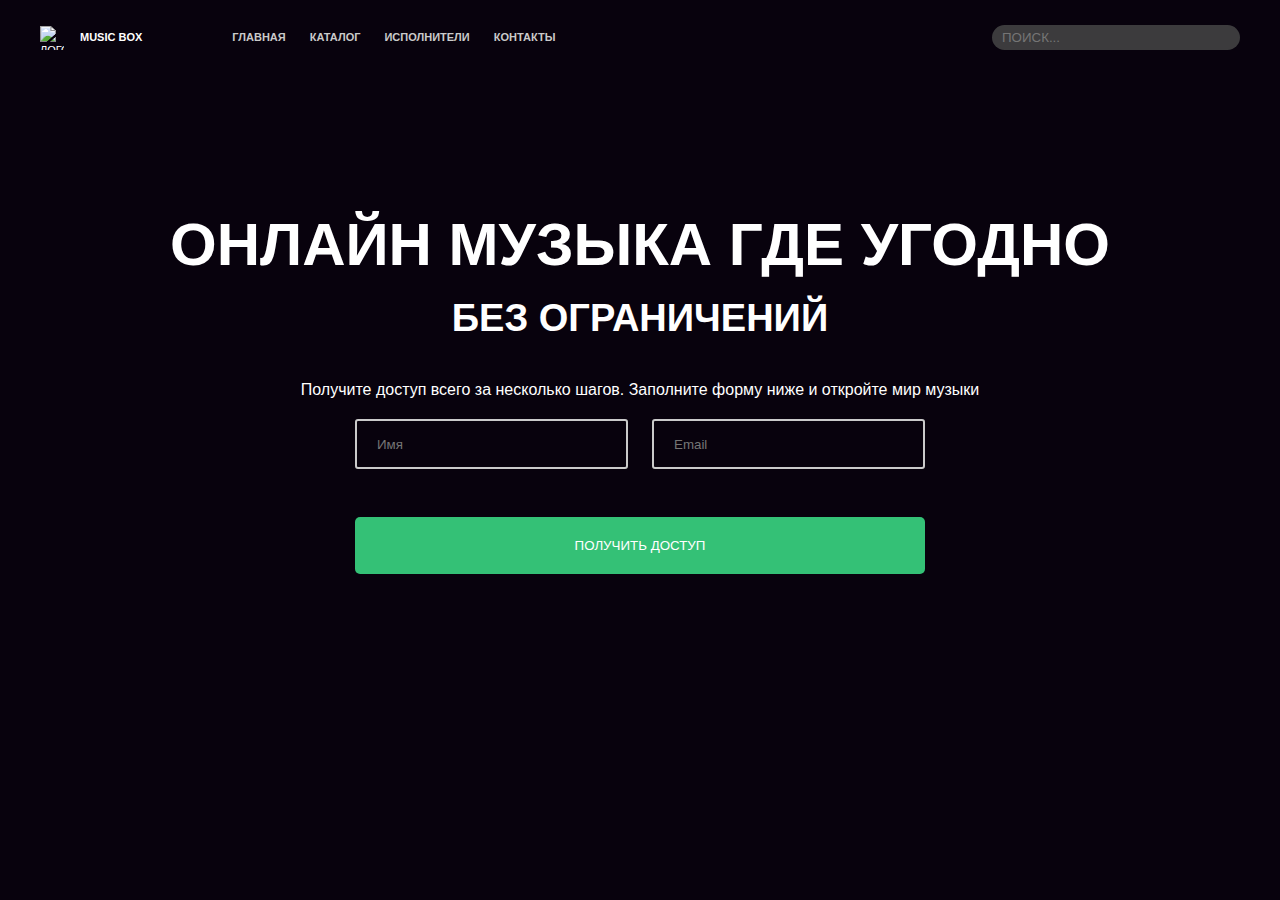
==== src/index.html @ bf76c838 "correct main-section" ====
<!DOCTYPE html>
<html lang="en">
<head>
  <meta charset="UTF-8">
  <meta http-equiv="X-UA-Compatible" content="IE=edge">
  <meta name="viewport" content="width=device-width, initial-scale=1.0">
  <title>layout-designer-project-lvl2</title>
  <link rel="stylesheet" href="css/style.css">
</head>
<body>
  <header class="music-header">
    <div class="header-row">
      <div class="heading">
        <img class="logo" src="./images/logo.svg" alt="Логотип">
        <a class="heading-link" href="#">Music Box</a>
      </div>
      <nav class="nav">
        <ul class="list">
          <li class="list-item">
            <a class="nav-link" href="#">Главная</a>
          </li>
          <li class="list-item">
            <a class="nav-link" href="#">Каталог</a>
          </li>
          <li class="list-item">
            <a class="nav-link" href="#">Исполнители</a>
          </li>
          <li class="list-item">
            <a class="nav-link" href="#">Контакты</a>
          </li>
        </ul>
      </nav>
      <div class="self-right">
        <label class="sr-only" for="search">Поиск по сайту</label>
        <input class="search" id="search" type="text" placeholder="Поиск...">
      </div>
    </div>
  </header>
  <main>
    <section class="main-section" id="page-description">
      <div class="container">
        <h1 class="t-uppercase">Онлайн музыка где угодно</h1>
        <h2 class="t-uppercase">без ограничений</h2>
        <p>Получите доступ всего за несколько шагов. Заполните форму ниже и откройте мир музыки</p>
        <form class="form-subscription">
          <label class="sr-only" for="name">Введите имя</label>
          <input class="form-input" id="name" type="text" placeholder="Имя">
          <label class="sr-only" for="email">Введите почту</label>
          <input class="form-input" id="email" type="email" placeholder="Email">
          <br>
          <label class="sr-only" for="submit">Получить доступ к музыке</label>
          <input class="btn-access t-uppercase" id="submit" type="submit" value="Получить доступ">
        </form>
      </div>
    </section>
  </main>
</body>
</html>
---- src/css/style.css ----
:root {
  --black: #08020D;
  --dark: #3C3B3D;
  --grey: #E0E0E0;
  --dark-grey: #CACACA;
  --green: #34C176;
  --orange: #F89202;
  --purple: #5328A1;
  --red: #95390C;
}

@font-face {
  font-weight: 700;
  font-family: Roboto;
  src: url("../fonts/Roboto-Bold.ttf");
}
@font-face {
  font-weight: 500;
  font-family: Roboto;
  src: url("../fonts/Roboto-Medium.ttf");
}
@font-face {
  font-weight: 400;
  font-family: Roboto;
  src: url("../fonts/Roboto-Regular.ttf");
}
* {
  box-sizing: border-box;
}

body {
  margin: 0;
  color: #ffffff;
  font-family: Roboto, sans-serif;
  line-height: 1.5em;
  background-color: var(--black);
}

.music-header {
  position: absolute;
  top: 25px;
  width: 100%;
  font-size: 11px;
  line-height: 1.5em;
  text-transform: uppercase;
}

.header-row {
  display: grid;
  grid-template-rows: repeat(1, 1fr);
  grid-template-columns: repeat(1, min-content) repeat(1, 1fr) repeat(1, 1fr);
  align-items: center;
  margin: 0 auto;
  max-width: 1200px;
}

.heading {
  display: flex;
  align-items: center;
  margin-right: 90px;
}

.heading-link {
  font-weight: bold;
  color: #ffffff;
  white-space: nowrap;
  text-decoration: none;
}

.logo {
  margin-right: 16px;
  width: 24px;
  height: 24px;
  background-size: cover;
  background-image: url("../images/logo.svg");
  content: "";
}

.list {
  display: flex;
  justify-self: left;
  flex-wrap: wrap;
  column-gap: 24px;
}

.list {
  margin: 0;
  padding: 0;
  font-weight: bold;
  list-style: none;
}

.list-item {
  height: 17px;
}

.nav {
  height: min-content;
}

.nav-link {
  color: var(--dark-grey);
  text-decoration: none;
}

.nav-link:hover {
  color: #ffffff;
  cursor: pointer;
}

.search {
  width: 248px;
  height: 25px;
  padding: 0 0 0 10px;
  color: #757575;
  text-transform: uppercase;
  background-color: var(--dark);
  border-radius: 50px;
  border: none;
}

.self-right {
  justify-self: right;
}

.main-section {
  padding: 200px 0 200px 0;
  width: 100%;
  background-image: url("../images/banner.png");
  background-position: center;
  background-size: cover;
}

h1 {
  font-size: 60px;
  line-height: 1.5em;
}

h2 {
  font-size: 38px;
  line-height: 1.5em;
}

h1, h2 {
  margin: 0;
}

.container {
  margin: 0 auto;
  max-width: 1200px;
  text-align: center;
}

.container > p {
  margin-top: 31px;
  margin-bottom: 17px;
}

.form-input {
  min-width: 273px;
  min-height: 50px;
  margin-bottom: 1.5rem;
  padding: 0 0 0 20px;
  color: #ffffff;
  border: 2px solid var(--dark-grey);
  border-radius: 3px;
  background: none;
}

.form-subscription {
  display: flex;
  column-gap: 24px;
  flex-wrap: wrap;
  margin: 0 auto;
  width: 570px;
}

.btn-access {
  padding: 20px 30px;
  width: 570px;
  height: 57px;
  color: #ffffff;
  cursor: pointer;
  border: none;
  border-radius: 5px;
  background-color: var(--green);
}

.sr-only {
  position: absolute;
  width: 1px;
  height: 1px;
  margin: -1px;
  border: 0;
  padding: 0;
  white-space: nowrap;
  clip-path: inset(100%);
  clip: rect(0 0 0 0);
  overflow: hidden;
}

.t-uppercase {
  text-transform: uppercase;
}

@media (min-width: 1240px) {
  .music-header {
    min-width: 1200px;
  }

  .main-section {
    min-width: 1200px;
  }
}
@media (max-width: 811px) {
  .music-header {
    padding: 0 20px;
  }

  .header-row {
    display: block;
    height: auto;
  }

  .header-row > * {
    width: min-content;
  }

  .header-row > div {
    width: 100%;
  }

  .nav {
    margin-bottom: 18px;
  }

  .list {
    display: block;
    width: min-content;
    height: min-content;
  }

  .list-item {
    display: block;
    margin-bottom: 3px;
    height: 13px;
    line-height: 13px;
  }

  .heading {
    margin-right: 0;
    margin-bottom: 17px;
  }

  .search {
    width: 100%;
  }

  .main-section {
    display: block;
    padding: 250px 20px 200px 20px;
    width: 100%;
  }

  .container {
    width: 100%;
  }

  .form-subscription {
    column-gap: 0;
    margin: 0;
    width: 100%;
  }

  .container > * {
    width: 100%;
  }

  .form-input {
    width: 100%;
  }

  .btn-access {
    width: 100%;
  }

  .mr-24 {
    margin-right: 0;
  }

  h1 {
    font-size: 30px;
  }

  h2 {
    font-size: 18px;
  }

  .main-section > div > p {
    margin: 16px 0;
  }
}

/*# sourceMappingURL=style.css.map */
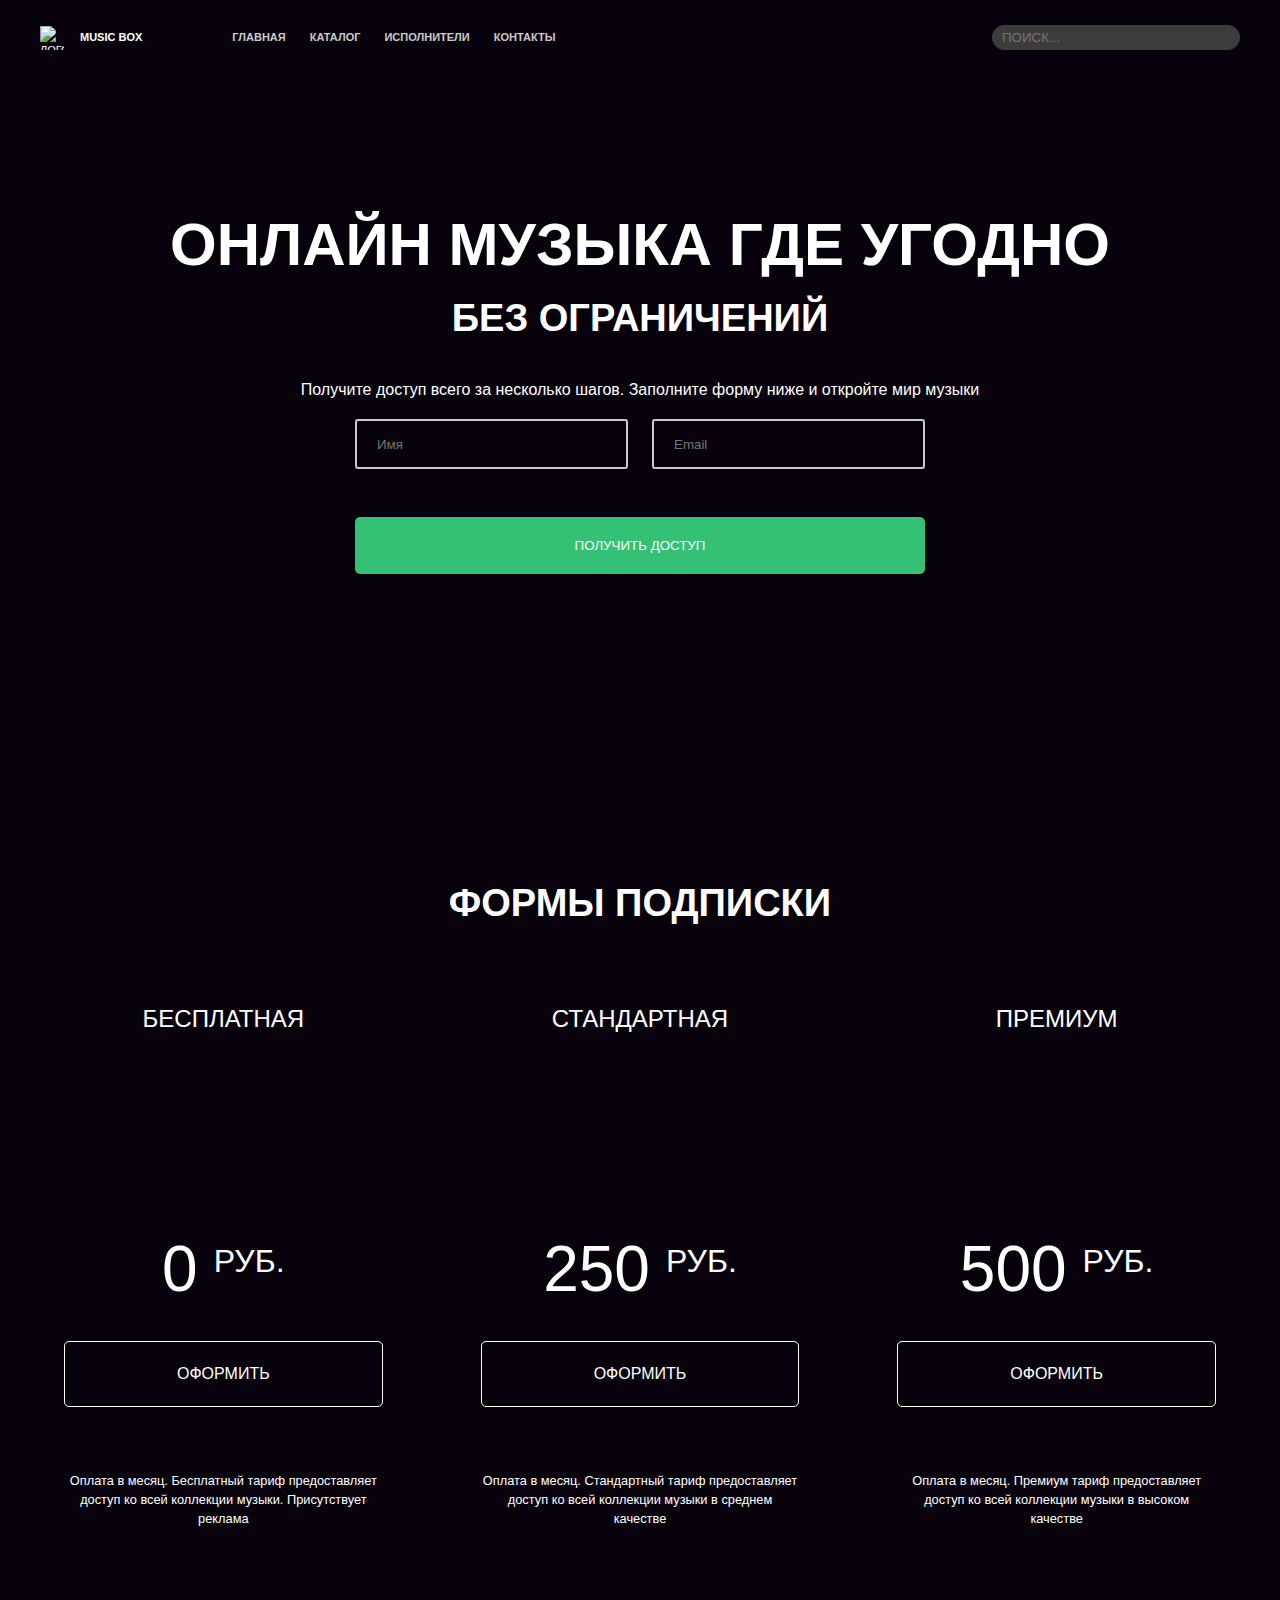
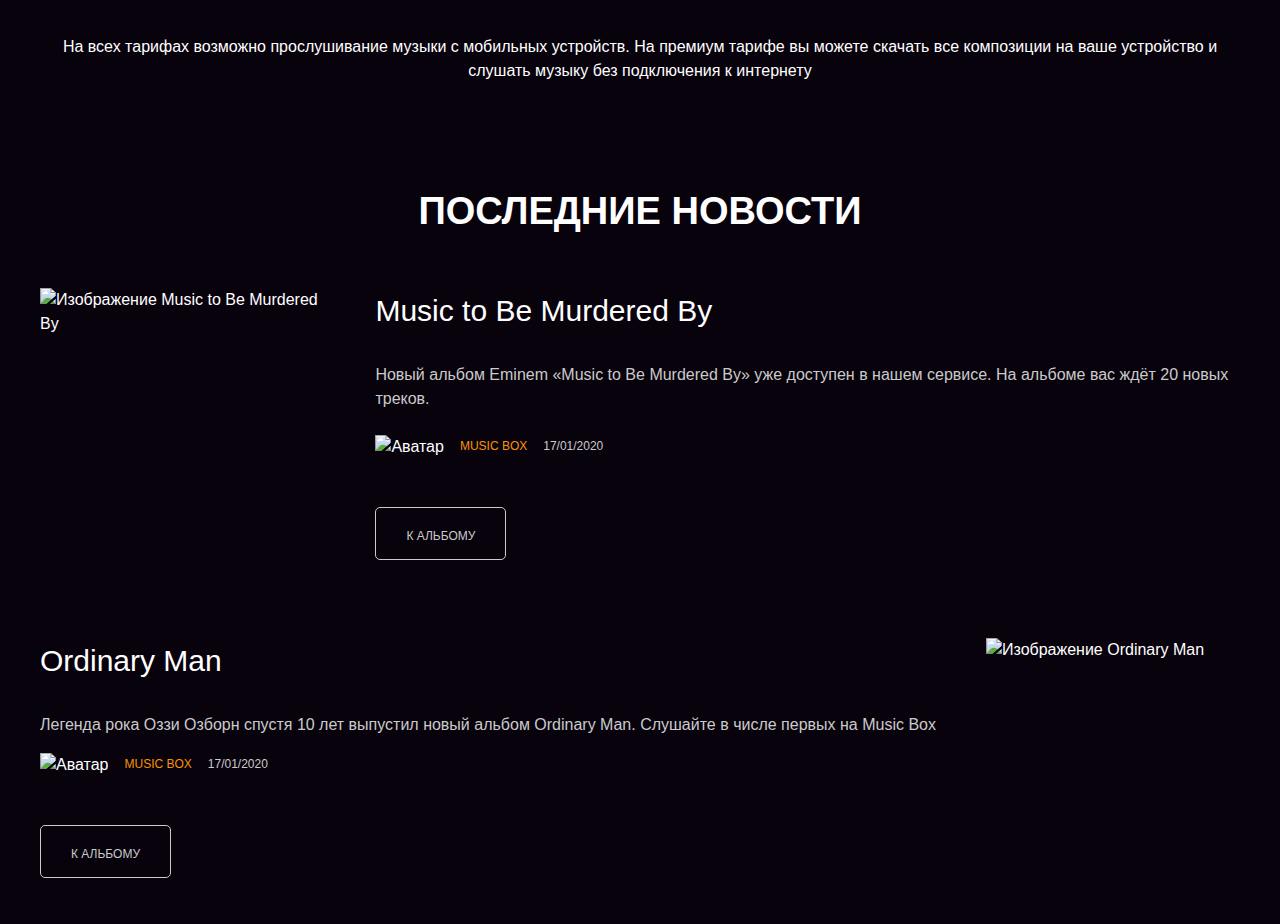
==== commit 14e77541: "correct index.html and news-section.scss and adaptive.scss" ====
--- a/src/index.html
+++ b/src/index.html
@@ -49,8 +49,90 @@
           <input class="form-input" id="email" type="email" placeholder="Email">
           <br>
           <label class="sr-only" for="submit">Получить доступ к музыке</label>
-          <input class="btn-access t-uppercase" id="submit" type="submit" value="Получить доступ">
+          <input class="btn btn-access t-uppercase" id="submit" type="submit" value="Получить доступ">
         </form>
+      </div>
+    </section>
+    <section class="pricing-section" id="page-pricing">
+      <div class="container">
+        <h2 class="t-uppercase">Формы подписки</h3>
+        <div class="items">
+          <div class="pricing-item bg-subscribe-1">
+            <h3 class="t-uppercase">Бесплатная</h3>
+            <p class="pricing-value">0 <span class="currency t-uppercase">Руб.</span></p>
+            <a class="btn btn-pricing t-uppercase" href="#">Оформить</a>
+            <p class="pricing-footer">
+              Оплата в месяц. Бесплатный тариф предоставляет
+              доступ ко всей коллекции музыки. Присутствует
+              реклама
+            </p>
+          </div>
+          <div class="pricing-item bg-subscribe-2">
+            <h3 class="t-uppercase">Стандартная</h3>
+            <p class="pricing-value">250 <span class="currency t-uppercase">Руб.</span></p>
+            <a class="btn btn-pricing t-uppercase" href="#">Оформить</a>
+            <p class="pricing-footer">
+              Оплата в месяц. Стандартный тариф предоставляет
+              доступ ко всей коллекции музыки в среднем
+              качестве
+            </p>
+          </div>
+          <div class="pricing-item bg-subscribe-3">
+            <h3 class="t-uppercase">Премиум</h3>
+            <p class="pricing-value">500 <span class="currency t-uppercase">Руб.</span></p>
+            <a class="btn btn-pricing t-uppercase" href="#">Оформить</a>
+            <p class="pricing-footer">
+              Оплата в месяц. Премиум тариф предоставляет
+              доступ ко всей коллекции музыки в высоком
+              качестве
+            </p>
+          </div>                              
+        </div>
+        <p>На всех тарифах возможно прослушивание музыки с мобильных устройств. На премиум тарифе вы можете скачать все композиции на ваше устройство и
+          слушать музыку без подключения к интернету</p>
+      </div>
+    </section>
+    <section class="news-section" id="page-news">
+      <div class="container">
+        <h2 class="t-uppercase">Последние новости</h2>
+        <div class="news">
+          <div class="news-item">
+            <img src="./images/Music to Be Murdered By.png" alt="Изображение Music to Be Murdered By">
+            <div>
+              <div class="news-body">
+                <h3>Music to Be Murdered By</h3>
+                <p>Новый альбом Eminem «Music to Be Murdered By» уже доступен в нашем
+                  сервисе. На альбоме вас ждёт 20 новых треков.</p>
+              </div>
+              <div class="news-footer">
+                <div class="news-author">
+                  <img src="./images/avatar.png" alt="Аватар">
+                  <span class="author t-uppercase">Music box</span>
+                  <span class="date">17/01/2020</span>
+                </div>
+                <a class="btn t-uppercase" href="#">К альбому</a>
+              </div>
+            </div>
+          </div>
+          <div class="news-item">
+            <img src="./images/Ordinary Man.png" alt="Изображение Ordinary Man">
+            <div>
+              <div class="news-body">
+                <h3>Ordinary Man</h3>
+                <p>Легенда рока Оззи Озборн спустя 10 лет выпустил новый альбом Ordinary
+                  Man. Слушайте в числе первых на Music Box</p>
+              </div>
+              <div class="news-footer">
+                <div class="news-author">
+                  <img src="./images/avatar.png" alt="Аватар">
+                  <span class="author t-uppercase">Music box</span>
+                  <span class="date">17/01/2020</span>
+                </div>
+                <a class="btn t-uppercase" href="#">К альбому</a>
+              </div>
+            </div>
+          </div>
+        </div>
       </div>
     </section>
   </main>
--- a/src/css/style.css
+++ b/src/css/style.css
@@ -24,8 +24,37 @@
   font-family: Roboto;
   src: url("../fonts/Roboto-Regular.ttf");
 }
+h1 {
+  font-size: 60px;
+  line-height: 1.5em;
+}
+
+h2 {
+  font-size: 38px;
+  line-height: 1.5em;
+}
+
+h3 {
+  font-size: 24px;
+  line-height: 1.5em;
+}
+
+h4 {
+  font-size: 18px;
+  line-height: 1.5em;
+}
+
+* {
+  margin: 0;
+}
+
 * {
   box-sizing: border-box;
+}
+
+a {
+  color: #ffffff;
+  text-decoration: none;
 }
 
 body {
@@ -62,9 +91,7 @@
 
 .heading-link {
   font-weight: bold;
-  color: #ffffff;
   white-space: nowrap;
-  text-decoration: none;
 }
 
 .logo {
@@ -100,7 +127,6 @@
 
 .nav-link {
   color: var(--dark-grey);
-  text-decoration: none;
 }
 
 .nav-link:hover {
@@ -131,27 +157,13 @@
   background-size: cover;
 }
 
-h1 {
-  font-size: 60px;
-  line-height: 1.5em;
-}
-
-h2 {
-  font-size: 38px;
-  line-height: 1.5em;
-}
-
-h1, h2 {
-  margin: 0;
-}
-
 .container {
   margin: 0 auto;
   max-width: 1200px;
   text-align: center;
 }
 
-.container > p {
+.main-section > .container > p {
   margin-top: 31px;
   margin-bottom: 17px;
 }
@@ -175,14 +187,19 @@
   width: 570px;
 }
 
+.btn {
+  display: block;
+  padding: 20px 30px;
+  cursor: pointer;
+  border-radius: 5px;
+}
+
 .btn-access {
-  padding: 20px 30px;
   width: 570px;
   height: 57px;
   color: #ffffff;
   cursor: pointer;
   border: none;
-  border-radius: 5px;
   background-color: var(--green);
 }
 
@@ -203,6 +220,260 @@
   text-transform: uppercase;
 }
 
+@font-face {
+  font-weight: 700;
+  font-family: Roboto;
+  src: url("../fonts/Roboto-Bold.ttf");
+}
+@font-face {
+  font-weight: 500;
+  font-family: Roboto;
+  src: url("../fonts/Roboto-Medium.ttf");
+}
+@font-face {
+  font-weight: 400;
+  font-family: Roboto;
+  src: url("../fonts/Roboto-Regular.ttf");
+}
+h1 {
+  font-size: 60px;
+  line-height: 1.5em;
+}
+
+h2 {
+  font-size: 38px;
+  line-height: 1.5em;
+}
+
+h3 {
+  font-size: 24px;
+  line-height: 1.5em;
+}
+
+h4 {
+  font-size: 18px;
+  line-height: 1.5em;
+}
+
+* {
+  margin: 0;
+}
+
+p {
+  margin: 0;
+}
+
+.pricing-section {
+  margin: 0 auto;
+  padding-top: 101px;
+  max-width: 1240px;
+}
+
+.pricing-section > .container > h2 {
+  margin-bottom: 45px;
+}
+
+.items {
+  display: flex;
+  column-gap: 50px;
+  margin-bottom: 43px;
+}
+
+.pricing-item {
+  padding: 24px 1.5rem 0 1.5rem;
+  height: 615px;
+  width: 366.6666666667px;
+  border-radius: 1rem;
+}
+
+.pricing-item > h3 {
+  margin-bottom: 200px;
+  font-weight: 400;
+}
+
+.pricing-value {
+  display: flex;
+  justify-content: center;
+  align-items: flex-start;
+  margin-bottom: 40px;
+  width: 100%;
+  font-size: 64px;
+  line-height: 1em;
+}
+
+.currency {
+  margin-left: 16px;
+  font-size: 32px;
+  line-height: 1.5em;
+}
+
+.btn-pricing {
+  width: 100%;
+  border: 1px solid #ffffff;
+}
+
+.pricing-footer {
+  margin: 64px 0 64px 0;
+  font-size: 12.8px;
+  line-height: 150%;
+}
+
+.bg-subscribe-1 {
+  background-image: url("../images/subscribe_1.png");
+  background-position: center;
+  background-size: cover;
+}
+
+.bg-subscribe-2 {
+  background-image: url("../images/subscribe_2.png");
+  background-position: center;
+  background-size: cover;
+}
+
+.bg-subscribe-3 {
+  background-image: url("../images/subscribe_3.png");
+  background-position: center;
+  background-size: cover;
+}
+
+@font-face {
+  font-weight: 700;
+  font-family: Roboto;
+  src: url("../fonts/Roboto-Bold.ttf");
+}
+@font-face {
+  font-weight: 500;
+  font-family: Roboto;
+  src: url("../fonts/Roboto-Medium.ttf");
+}
+@font-face {
+  font-weight: 400;
+  font-family: Roboto;
+  src: url("../fonts/Roboto-Regular.ttf");
+}
+h1 {
+  font-size: 60px;
+  line-height: 1.5em;
+}
+
+h2 {
+  font-size: 38px;
+  line-height: 1.5em;
+}
+
+h3 {
+  font-size: 24px;
+  line-height: 1.5em;
+}
+
+h4 {
+  font-size: 18px;
+  line-height: 1.5em;
+}
+
+* {
+  margin: 0;
+}
+
+:root {
+  --black: #08020D;
+  --dark: #3C3B3D;
+  --grey: #E0E0E0;
+  --dark-grey: #CACACA;
+  --green: #34C176;
+  --orange: #F89202;
+  --purple: #5328A1;
+  --red: #95390C;
+}
+
+p {
+  margin: 0;
+}
+
+.news-section h2 {
+  margin-bottom: 48px;
+}
+
+.news-section h3 {
+  font-size: 30px;
+  line-height: 1.5em;
+  font-weight: normal;
+}
+
+.news-body > h3 {
+  margin-bottom: 30px;
+}
+
+.news {
+  display: flex;
+  flex-direction: column;
+  row-gap: 64px;
+}
+
+.news-section {
+  margin: 0 auto;
+  padding-top: 100px;
+  max-width: 1240px;
+}
+
+.news-item {
+  display: flex;
+  column-gap: 50px;
+  height: min-content;
+  text-align: start;
+}
+
+.news-item > img {
+  height: 286px;
+  width: 575;
+}
+
+.news-item:nth-child(2n) > img {
+  order: 1;
+}
+
+.news-body > p {
+  color: var(--dark-grey);
+}
+
+.news-body {
+  margin-bottom: 24px;
+}
+
+.news-item:nth-child(2n) > div > .news-body {
+  margin-bottom: 16px;
+}
+
+.news-author {
+  display: flex;
+  align-items: center;
+  column-gap: 16px;
+  margin-bottom: 48px;
+}
+
+.news-author > span {
+  font-size: 12px;
+  line-height: 1.6em;
+}
+
+.author {
+  color: var(--orange);
+}
+
+.date {
+  color: var(--dark-grey);
+}
+
+.news-footer > .btn {
+  width: min-content;
+  height: 53px;
+  padding: 16px 30px;
+  white-space: nowrap;
+  font-size: 12px;
+  color: var(--dark-grey);
+  border: 1px solid #CACACA;
+}
+
 @media (min-width: 1240px) {
   .music-header {
     min-width: 1200px;
@@ -210,6 +481,14 @@
 
   .main-section {
     min-width: 1200px;
+  }
+
+  .pricing-section > .container {
+    max-width: 1200px;
+  }
+
+  .news-section > .container {
+    max-width: 1200px;
   }
 }
 @media (max-width: 811px) {
@@ -258,12 +537,18 @@
 
   .main-section {
     display: block;
-    padding: 250px 20px 200px 20px;
-    width: 100%;
-  }
-
-  .container {
-    width: 100%;
+    padding: 200px 20px 200px 20px;
+    width: 100%;
+  }
+
+  .main-section > .container {
+    margin-top: 50px;
+    width: 100%;
+  }
+
+  .main-section > .container > p {
+    margin-top: 16px;
+    margin-bottom: 16px;
   }
 
   .form-subscription {
@@ -296,9 +581,70 @@
     font-size: 18px;
   }
 
+  h3 {
+    font-size: 16px;
+    line-height: 1.5em;
+  }
+
+  h4 {
+    font-size: 18px;
+    line-height: 1.4em;
+  }
+
   .main-section > div > p {
     margin: 16px 0;
   }
+
+  .pricing-section > .container {
+    margin: 0 20px;
+  }
+
+  .pricing-section > .container > h2 {
+    margin-bottom: 46px;
+  }
+
+  .items {
+    flex-direction: column;
+    row-gap: 50px;
+    margin-bottom: 40px;
+  }
+
+  .pricing-item {
+    padding-top: 16px;
+    height: 595px;
+    width: 100%;
+  }
+
+  .news-section h2 {
+    font-size: 18px;
+  }
+
+  .news-body > h3 {
+    margin-bottom: 16px;
+    font-size: 16px;
+  }
+
+  .news {
+    row-gap: 65px;
+  }
+
+  .news-section > .container {
+    margin: 0 20px;
+  }
+
+  .news-item {
+    flex-wrap: wrap;
+  }
+
+  .news-item > img {
+    margin-bottom: 50px;
+    width: 100%;
+    height: auto;
+  }
+
+  .news-item:nth-child(2n) > img {
+    order: 0;
+  }
 }
 
 /*# sourceMappingURL=style.css.map */
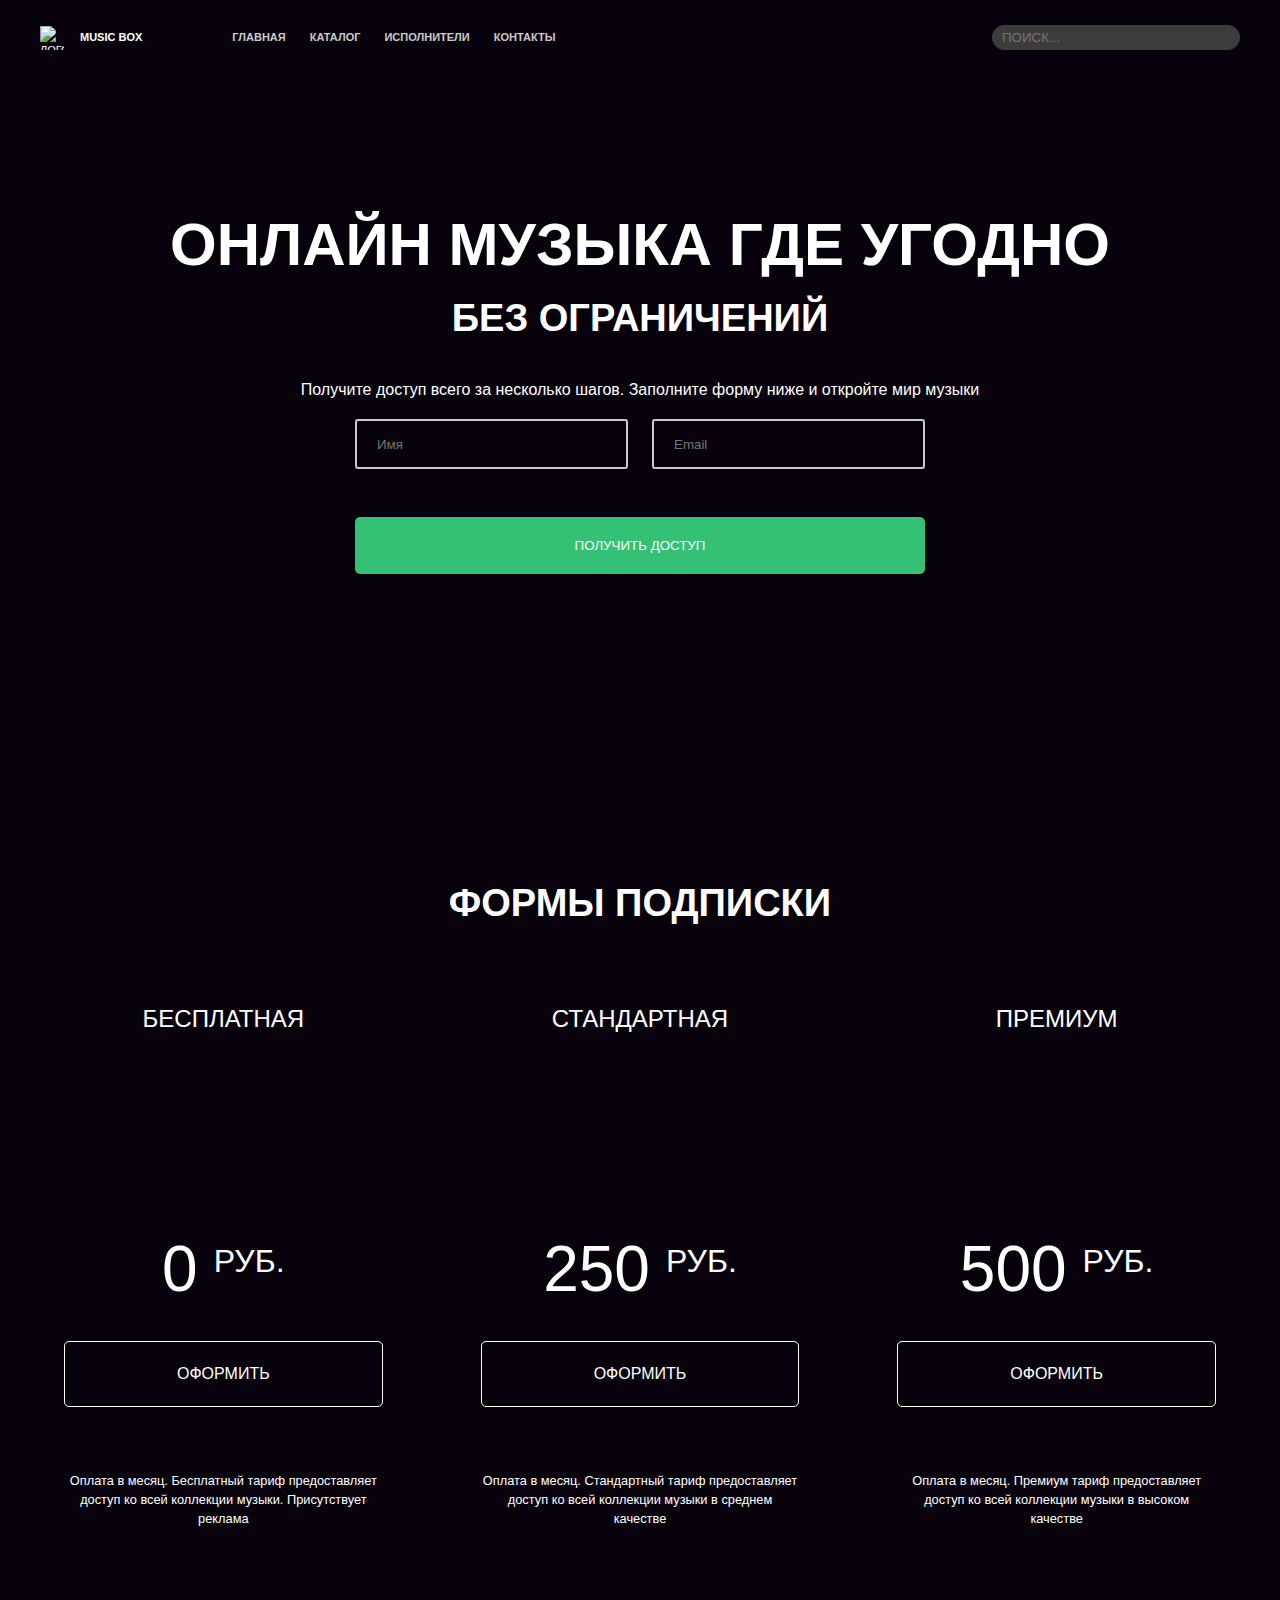
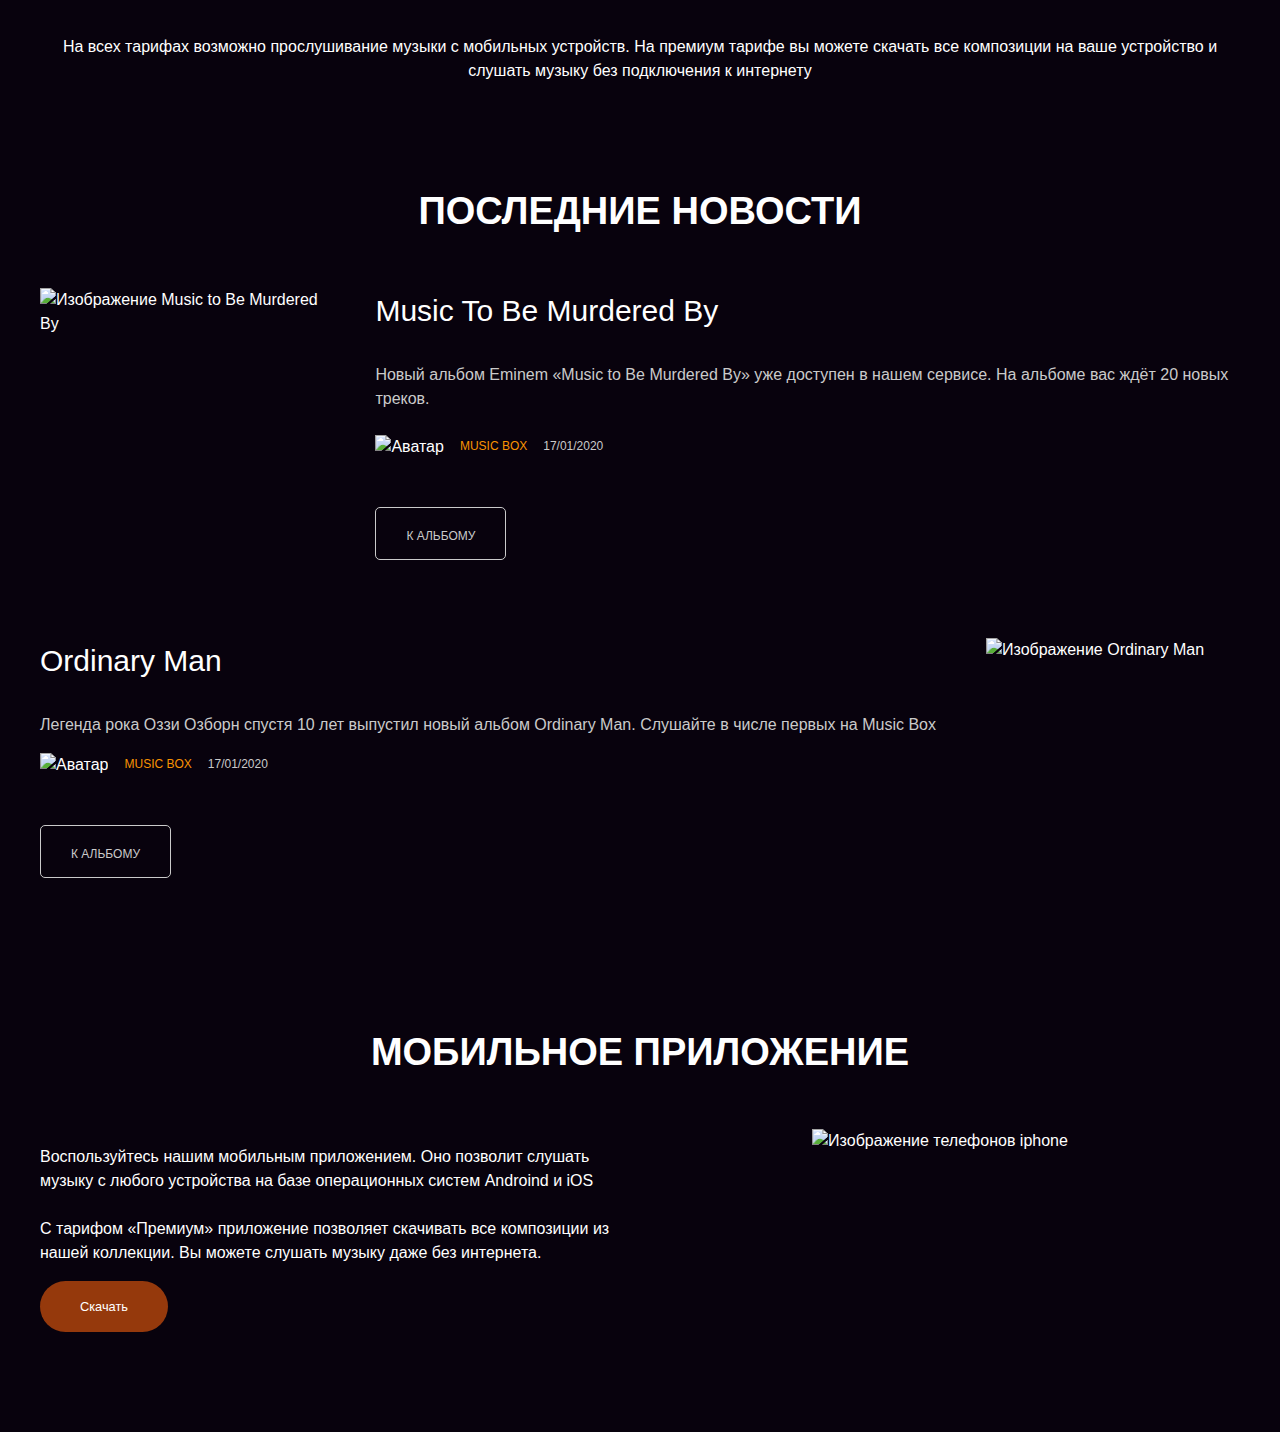
==== commit c9c23f73: "add app-section and correct index.html, app.scss, adaptive.scss" ====
--- a/src/index.html
+++ b/src/index.html
@@ -135,6 +135,23 @@
         </div>
       </div>
     </section>
+    <section class="app-section" id="page-app">
+      <div class="container">
+        <h2 class="t-uppercase">Мобильное приложение</h2>
+        <div>
+          <div class="app-description">
+            <p>Воспользуйтесь нашим мобильным приложением. Оно позволит слушать
+              музыку с любого устройства на базе операционных систем Androind и iOS
+              <br>
+              <br>
+              С тарифом «Премиум» приложение позволяет скачивать все композиции из
+              нашей коллекции. Вы можете слушать музыку даже без интернета.</p>
+            <a class="btn btn-app" href="#">Скачать</a>
+          </div>
+          <img class="app-img" src="./images/iphone.png" alt="Изображение телефонов iphone">
+        </div>
+      </div>
+    </section>
   </main>
 </body>
 </html>--- a/src/css/style.css
+++ b/src/css/style.css
@@ -395,9 +395,10 @@
 }
 
 .news-section h3 {
+  font-weight: normal;
   font-size: 30px;
   line-height: 1.5em;
-  font-weight: normal;
+  text-transform: capitalize;
 }
 
 .news-body > h3 {
@@ -474,6 +475,92 @@
   border: 1px solid #CACACA;
 }
 
+@font-face {
+  font-weight: 700;
+  font-family: Roboto;
+  src: url("../fonts/Roboto-Bold.ttf");
+}
+@font-face {
+  font-weight: 500;
+  font-family: Roboto;
+  src: url("../fonts/Roboto-Medium.ttf");
+}
+@font-face {
+  font-weight: 400;
+  font-family: Roboto;
+  src: url("../fonts/Roboto-Regular.ttf");
+}
+h1 {
+  font-size: 60px;
+  line-height: 1.5em;
+}
+
+h2 {
+  font-size: 38px;
+  line-height: 1.5em;
+}
+
+h3 {
+  font-size: 24px;
+  line-height: 1.5em;
+}
+
+h4 {
+  font-size: 18px;
+  line-height: 1.5em;
+}
+
+* {
+  margin: 0;
+}
+
+:root {
+  --black: #08020D;
+  --dark: #3C3B3D;
+  --grey: #E0E0E0;
+  --dark-grey: #CACACA;
+  --green: #34C176;
+  --orange: #F89202;
+  --purple: #5328A1;
+  --red: #95390C;
+}
+
+.app-section {
+  margin: 0 auto;
+  padding-top: 100px;
+  padding-bottom: 100px;
+  max-width: 1240px;
+}
+
+.app-section > .container > div {
+  display: grid;
+  grid-template-columns: repeat(2, 1fr);
+  justify-items: center;
+}
+
+.app-section h2 {
+  margin-bottom: 48px;
+}
+
+.app-description {
+  margin-top: 16px;
+  text-align: start;
+}
+
+.app-description > p {
+  margin-bottom: 16px;
+}
+
+.btn-app {
+  padding: 16px 40px;
+  width: min-content;
+  color: #ffffff;
+  font-size: 12.8px;
+  line-height: 1.5em;
+  background: var(--red);
+  border-radius: 32px;
+}
+
 @media (min-width: 1240px) {
   .music-header {
     min-width: 1200px;
@@ -488,6 +575,10 @@
   }
 
   .news-section > .container {
+    max-width: 1200px;
+  }
+
+  .app-section > .container {
     max-width: 1200px;
   }
 }
@@ -645,6 +736,23 @@
   .news-item:nth-child(2n) > img {
     order: 0;
   }
+
+  .app-section > .container {
+    margin: 0 20px;
+  }
+
+  .app-section > .container > div {
+    grid-template-columns: repeat(1, 1fr);
+    grid-template-rows: repeat(2, 1fr);
+  }
+
+  .app-img {
+    grid-row: 1;
+  }
+
+  .app-description > p {
+    margin-bottom: 15px;
+  }
 }
 
 /*# sourceMappingURL=style.css.map */
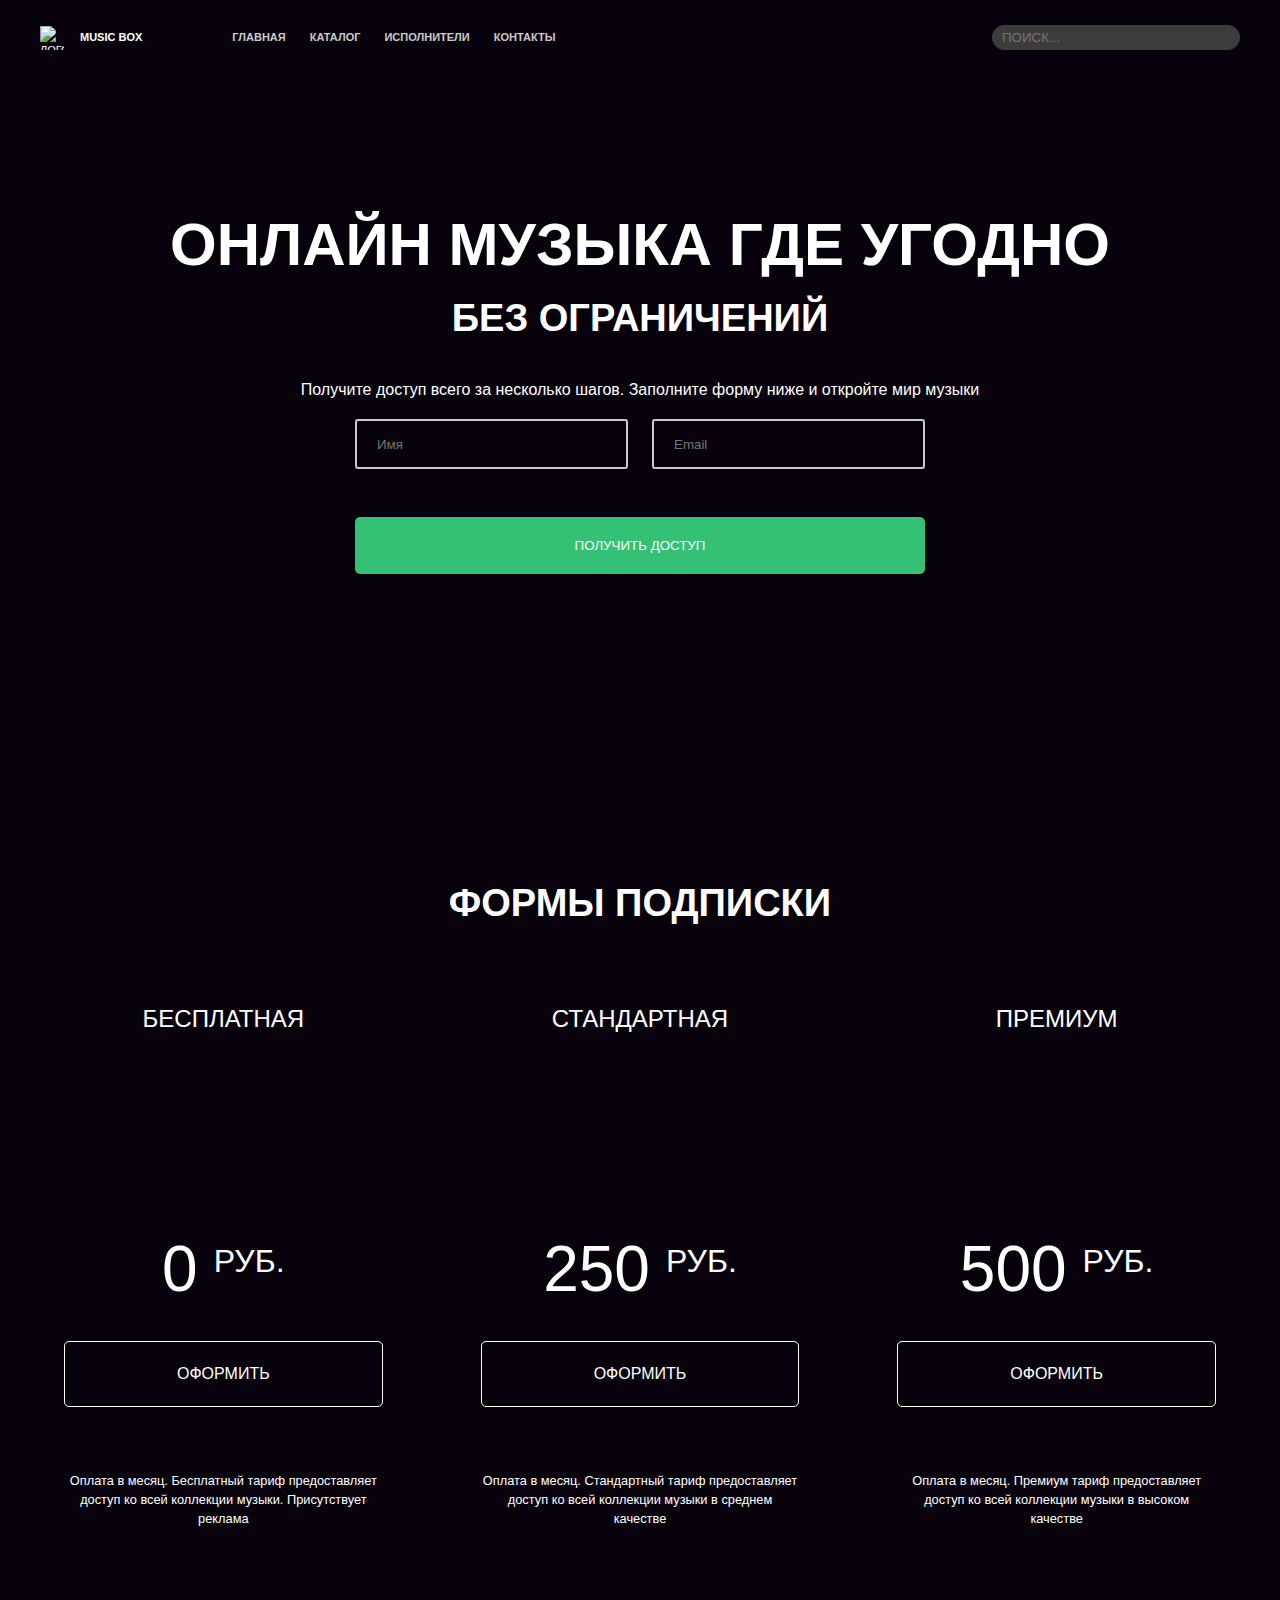
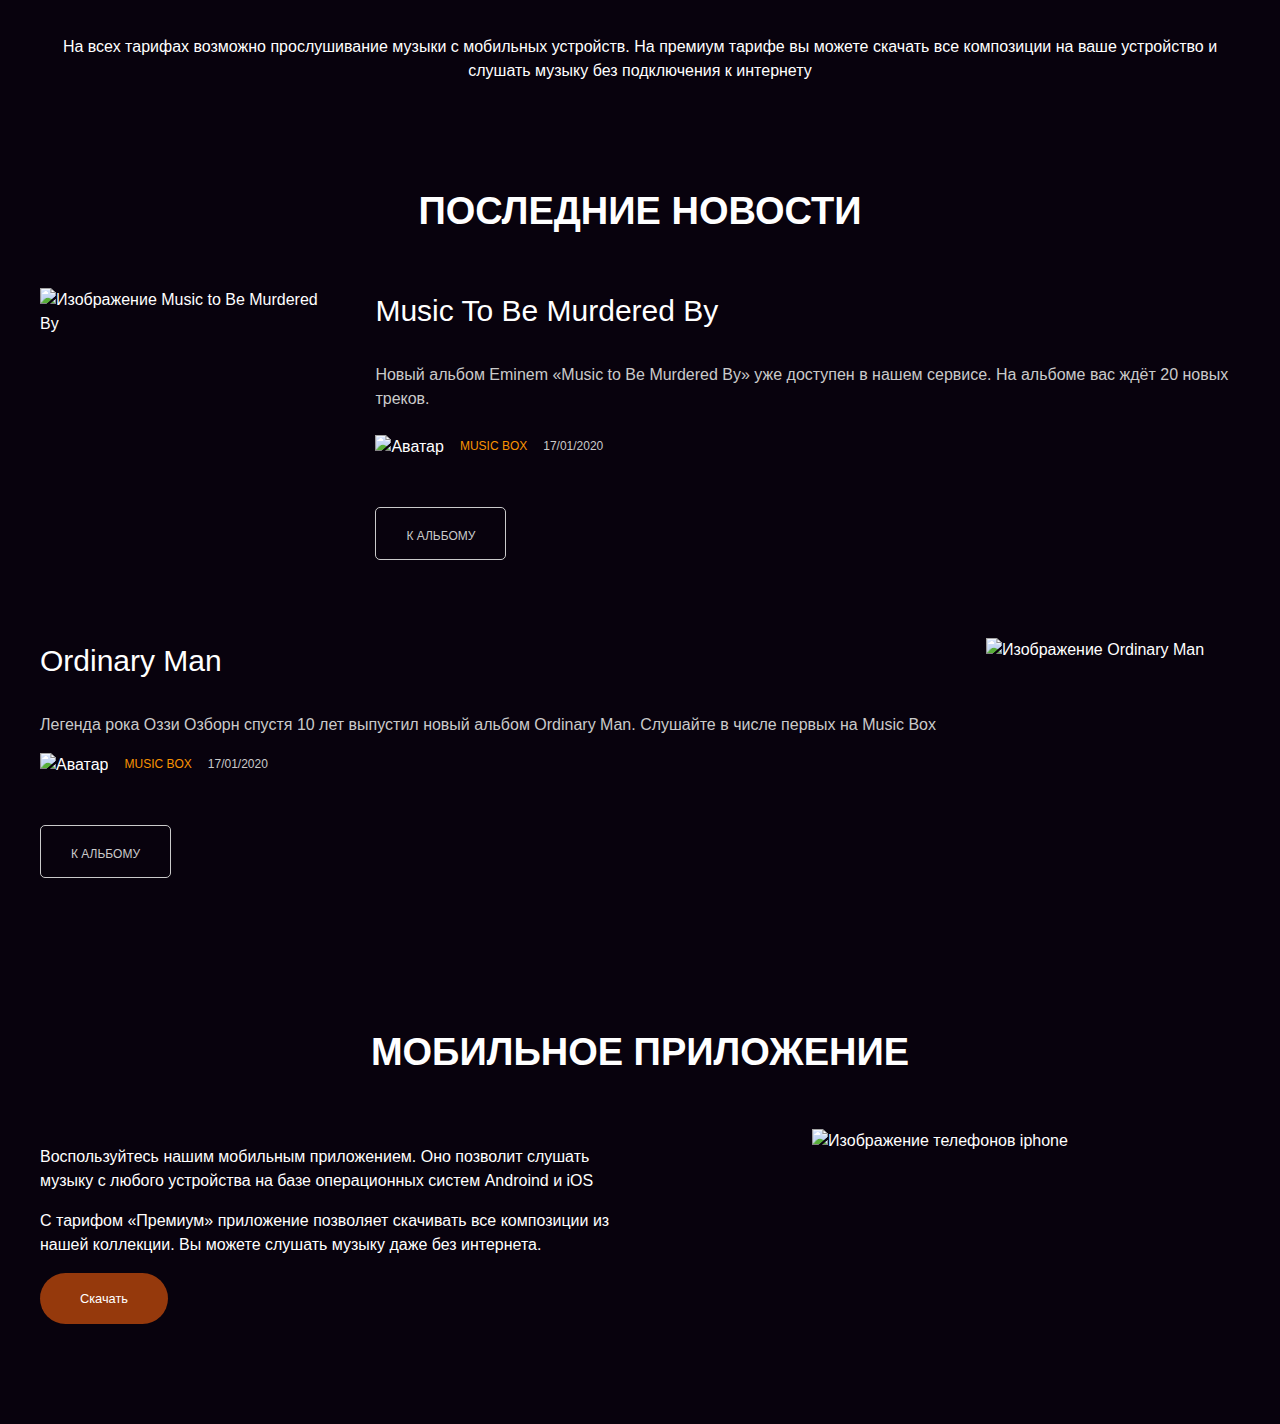
==== commit 0189f836: "correct index.html, app-section.scss, adaptive.scss" ====
--- a/src/index.html
+++ b/src/index.html
@@ -141,10 +141,8 @@
         <div>
           <div class="app-description">
             <p>Воспользуйтесь нашим мобильным приложением. Оно позволит слушать
-              музыку с любого устройства на базе операционных систем Androind и iOS
-              <br>
-              <br>
-              С тарифом «Премиум» приложение позволяет скачивать все композиции из
+              музыку с любого устройства на базе операционных систем Androind и iOS</p>
+            <p>С тарифом «Премиум» приложение позволяет скачивать все композиции из
               нашей коллекции. Вы можете слушать музыку даже без интернета.</p>
             <a class="btn btn-app" href="#">Скачать</a>
           </div>
--- a/src/css/style.css
+++ b/src/css/style.css
@@ -528,7 +528,7 @@
 .app-section {
   margin: 0 auto;
   padding-top: 100px;
-  padding-bottom: 100px;
+  margin-bottom: 100px;
   max-width: 1240px;
 }
 
@@ -751,7 +751,7 @@
   }
 
   .app-description > p {
-    margin-bottom: 15px;
+    margin-bottom: 16px;
   }
 }
 
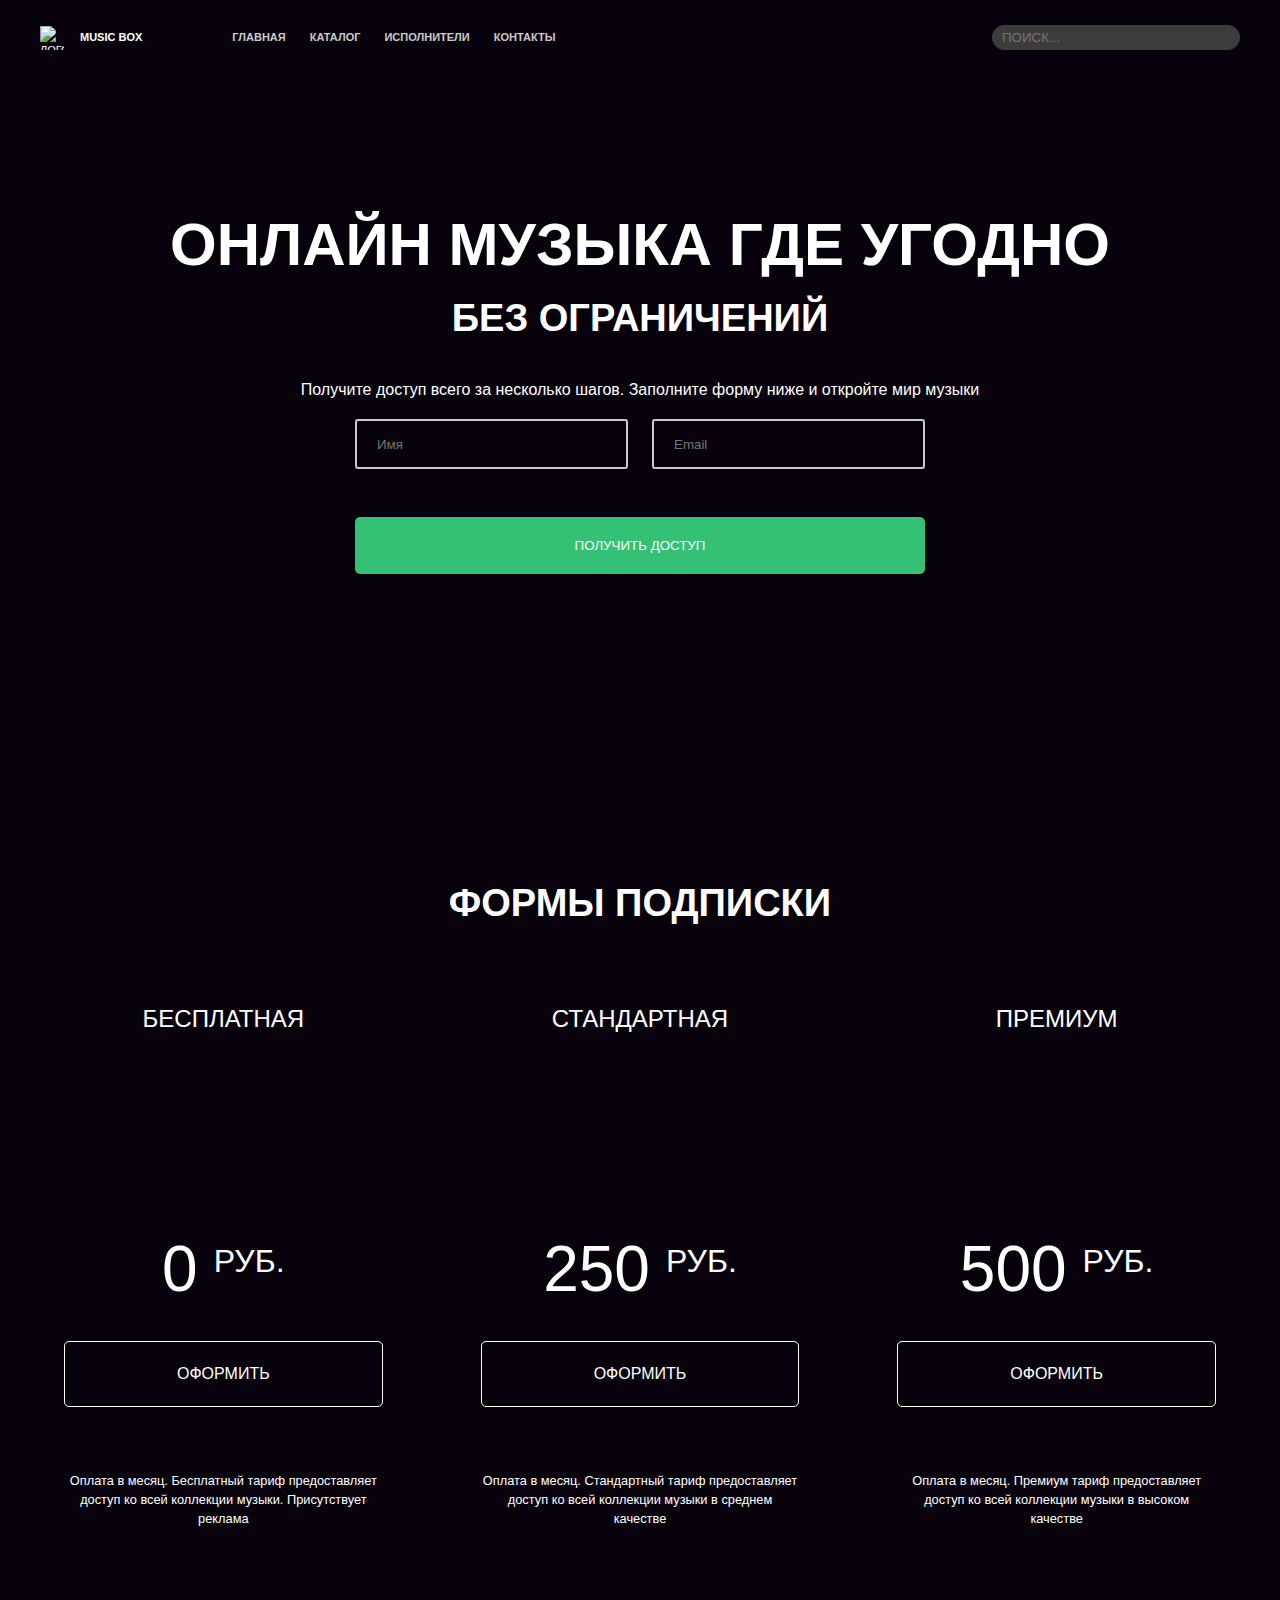
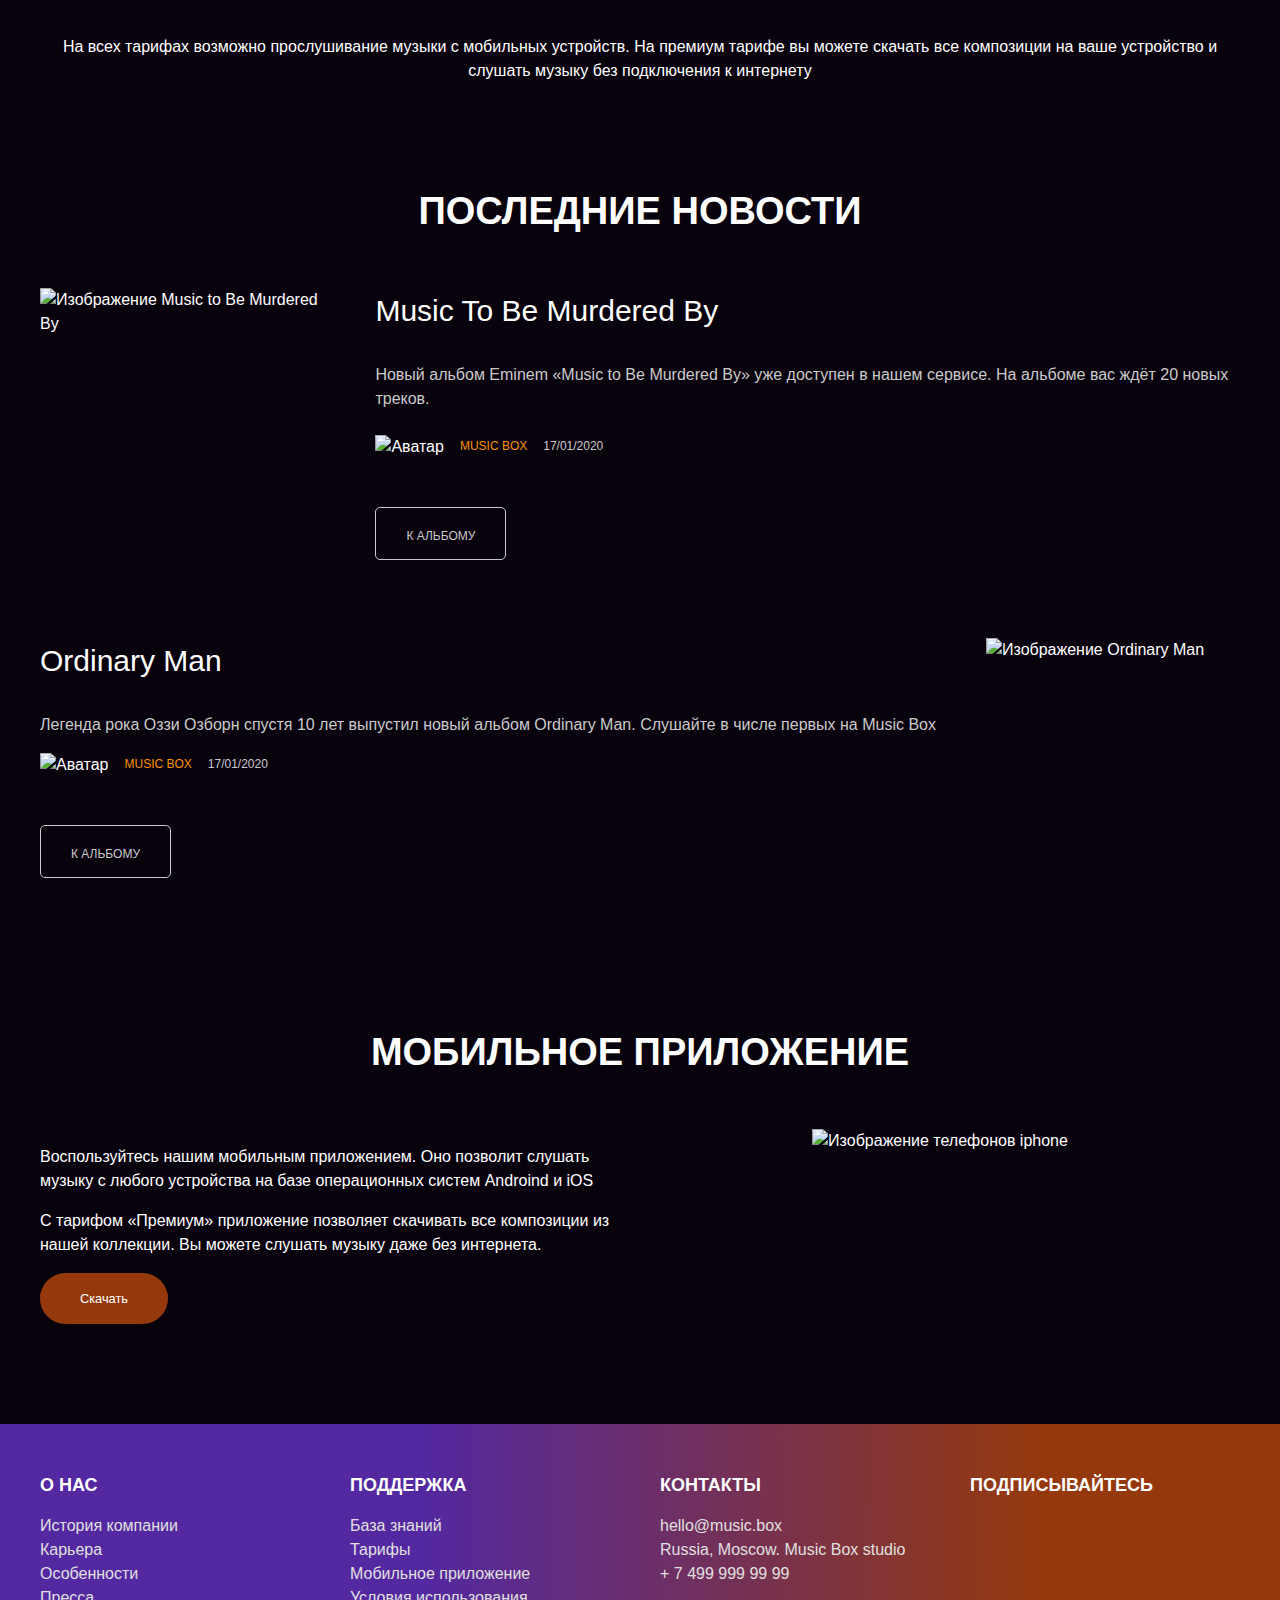
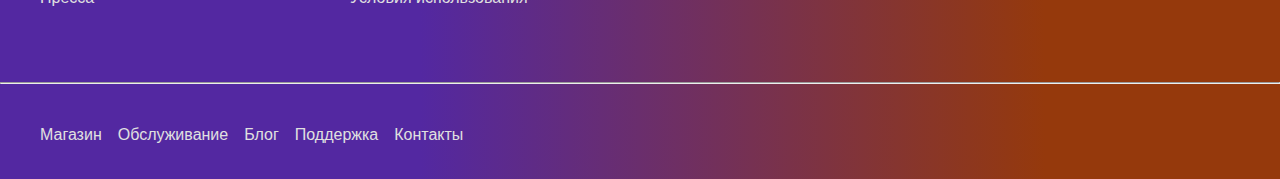
==== commit a0c2500e: "add footer-section and correct index.html, app.scss, adaptive.scss" ====
--- a/src/index.html
+++ b/src/index.html
@@ -151,5 +151,84 @@
       </div>
     </section>
   </main>
+  <footer class="footer-section bg-gradient">
+    <div class="container">
+      <div class="columns">
+        <div class="footer-col">
+          <h2 class="t-uppercase">О нас</h2>
+          <ul>
+            <li>
+              <a href="#">История компании</a>
+            </li>
+            <li>
+              <a href="#">Карьера</a>
+            </li>
+            <li>
+              <a href="#">Особенности</a>
+            </li>
+            <li>
+              <a href="#">Пресса</a>
+            </li>
+          </ul>
+        </div>
+        <div class="footer-col">
+          <h2 class="t-uppercase">Поддержка</h2>
+          <ul>
+            <li>
+              <a href="#">База знаний</a>
+            </li>
+            <li>
+              <a href="#">Тарифы</a>
+            </li>
+            <li>
+              <a href="#">Мобильное приложение</a>
+            </li>
+            <li>
+              <a href="#">Условия использования</a>
+            </li>
+          </ul>
+        </div>
+        <div class="footer-col">
+          <h2 class="t-uppercase">Контакты</h2>
+          <ul>
+            <li>hello@music.box</li>
+            <li>
+              <a href="#">Russia, Moscow. Music Box studio</a>
+            </li>
+            <li>+ 7 499 999 99 99</li>
+          </ul>
+        </div>
+        <div class="footer-col footer-col-subscribe">
+          <h2 class="t-uppercase">Подписывайтесь</h2>
+          <div>
+            <a class="link-google" href="#"></a>
+            <a class="link-twitter" href="#"></a>
+            <a class="link-facebook" href="#"></a>
+            <a class="link-instagram" href="#"></a>
+          </div>
+        </div>
+      </div>
+      <hr>
+      <div class="footer-row">
+        <ul>
+          <li>
+            <a href="#">Магазин</a>
+          </li>
+          <li>
+            <a href="#">Обслуживание</a>
+          </li>
+          <li>
+            <a href="#">Блог</a>
+          </li>
+          <li>
+            <a href="#">Поддержка</a>
+          </li>
+          <li>
+            <a href="#">Контакты</a>
+          </li>
+        </ul>
+      </div>
+    </div>
+  </footer>
 </body>
 </html>--- a/src/css/style.css
+++ b/src/css/style.css
@@ -561,6 +561,155 @@
   border-radius: 32px;
 }
 
+@font-face {
+  font-weight: 700;
+  font-family: Roboto;
+  src: url("../fonts/Roboto-Bold.ttf");
+}
+@font-face {
+  font-weight: 500;
+  font-family: Roboto;
+  src: url("../fonts/Roboto-Medium.ttf");
+}
+@font-face {
+  font-weight: 400;
+  font-family: Roboto;
+  src: url("../fonts/Roboto-Regular.ttf");
+}
+h1 {
+  font-size: 60px;
+  line-height: 1.5em;
+}
+
+h2 {
+  font-size: 38px;
+  line-height: 1.5em;
+}
+
+h3 {
+  font-size: 24px;
+  line-height: 1.5em;
+}
+
+h4 {
+  font-size: 18px;
+  line-height: 1.5em;
+}
+
+* {
+  margin: 0;
+}
+
+:root {
+  --black: #08020D;
+  --dark: #3C3B3D;
+  --grey: #E0E0E0;
+  --dark-grey: #CACACA;
+  --green: #34C176;
+  --orange: #F89202;
+  --purple: #5328A1;
+  --red: #95390C;
+}
+
+.footer-section {
+  padding-top: 3rem;
+  padding-bottom: 2rem;
+}
+
+.bg-gradient {
+  background: linear-gradient(89.75deg, #5328a1 32.83%, #95390c 81.56%);
+}
+
+.footer-section h2 {
+  font-size: 18px;
+}
+
+.footer-section > .container > .columns {
+  display: grid;
+  grid-template-columns: repeat(4, 1fr);
+  grid-template-rows: repeat(2, min-content);
+  column-gap: 40px;
+  margin-bottom: 113px;
+  text-align: start;
+}
+
+.footer-section ul {
+  padding: 0;
+  list-style: none;
+}
+
+.footer-section ul li,
+.footer-section ul a {
+  color: var(--grey);
+}
+
+.footer-col > h2 {
+  margin-bottom: 15px;
+}
+
+hr {
+  position: absolute;
+  left: 0;
+  margin-top: -41px;
+  width: 100%;
+  color: var(--dark-grey);
+}
+
+.footer-col-subscribe > div {
+  display: flex;
+  column-gap: 24px;
+}
+
+.link-google {
+  display: block;
+  width: 26px;
+  height: 17px;
+  background-image: url("../images/Google+.png");
+  background-position: center;
+  background-size: cover;
+}
+
+.link-twitter {
+  display: block;
+  width: 22px;
+  height: 19px;
+  background-image: url("../images/Twitter.png");
+  background-position: center;
+  background-size: cover;
+}
+
+.link-facebook {
+  display: block;
+  width: 12px;
+  height: 20px;
+  background-image: url("../images/Facebook.png");
+  background-position: center;
+  background-size: cover;
+}
+
+.link-instagram {
+  display: block;
+  width: 19px;
+  height: 20px;
+  background-image: url("../images/Instagram.png");
+  background-position: center;
+  background-size: cover;
+}
+
+.footer-row {
+  text-align: start;
+}
+
+.footer-row > ul {
+  display: flex;
+  column-gap: 16px;
+}
+
+.footer-section ul li:hover,
+.footer-section ul a:hover {
+  color: #ffffff;
+}
+
 @media (min-width: 1240px) {
   .music-header {
     min-width: 1200px;
@@ -579,6 +728,10 @@
   }
 
   .app-section > .container {
+    max-width: 1200px;
+  }
+
+  .footer-section > .container {
     max-width: 1200px;
   }
 }
@@ -753,6 +906,22 @@
   .app-description > p {
     margin-bottom: 16px;
   }
+
+  .footer-section > .container {
+    margin: 0 20px;
+  }
+
+  .footer-section > .container > .columns {
+    grid-template-columns: repeat(1, 1fr);
+    grid-template-rows: repeat(4, min-content);
+    row-gap: 30px;
+    margin-bottom: 117px;
+  }
+
+  .footer-row > ul {
+    flex-direction: column;
+    row-gap: 16px;
+  }
 }
 
 /*# sourceMappingURL=style.css.map */
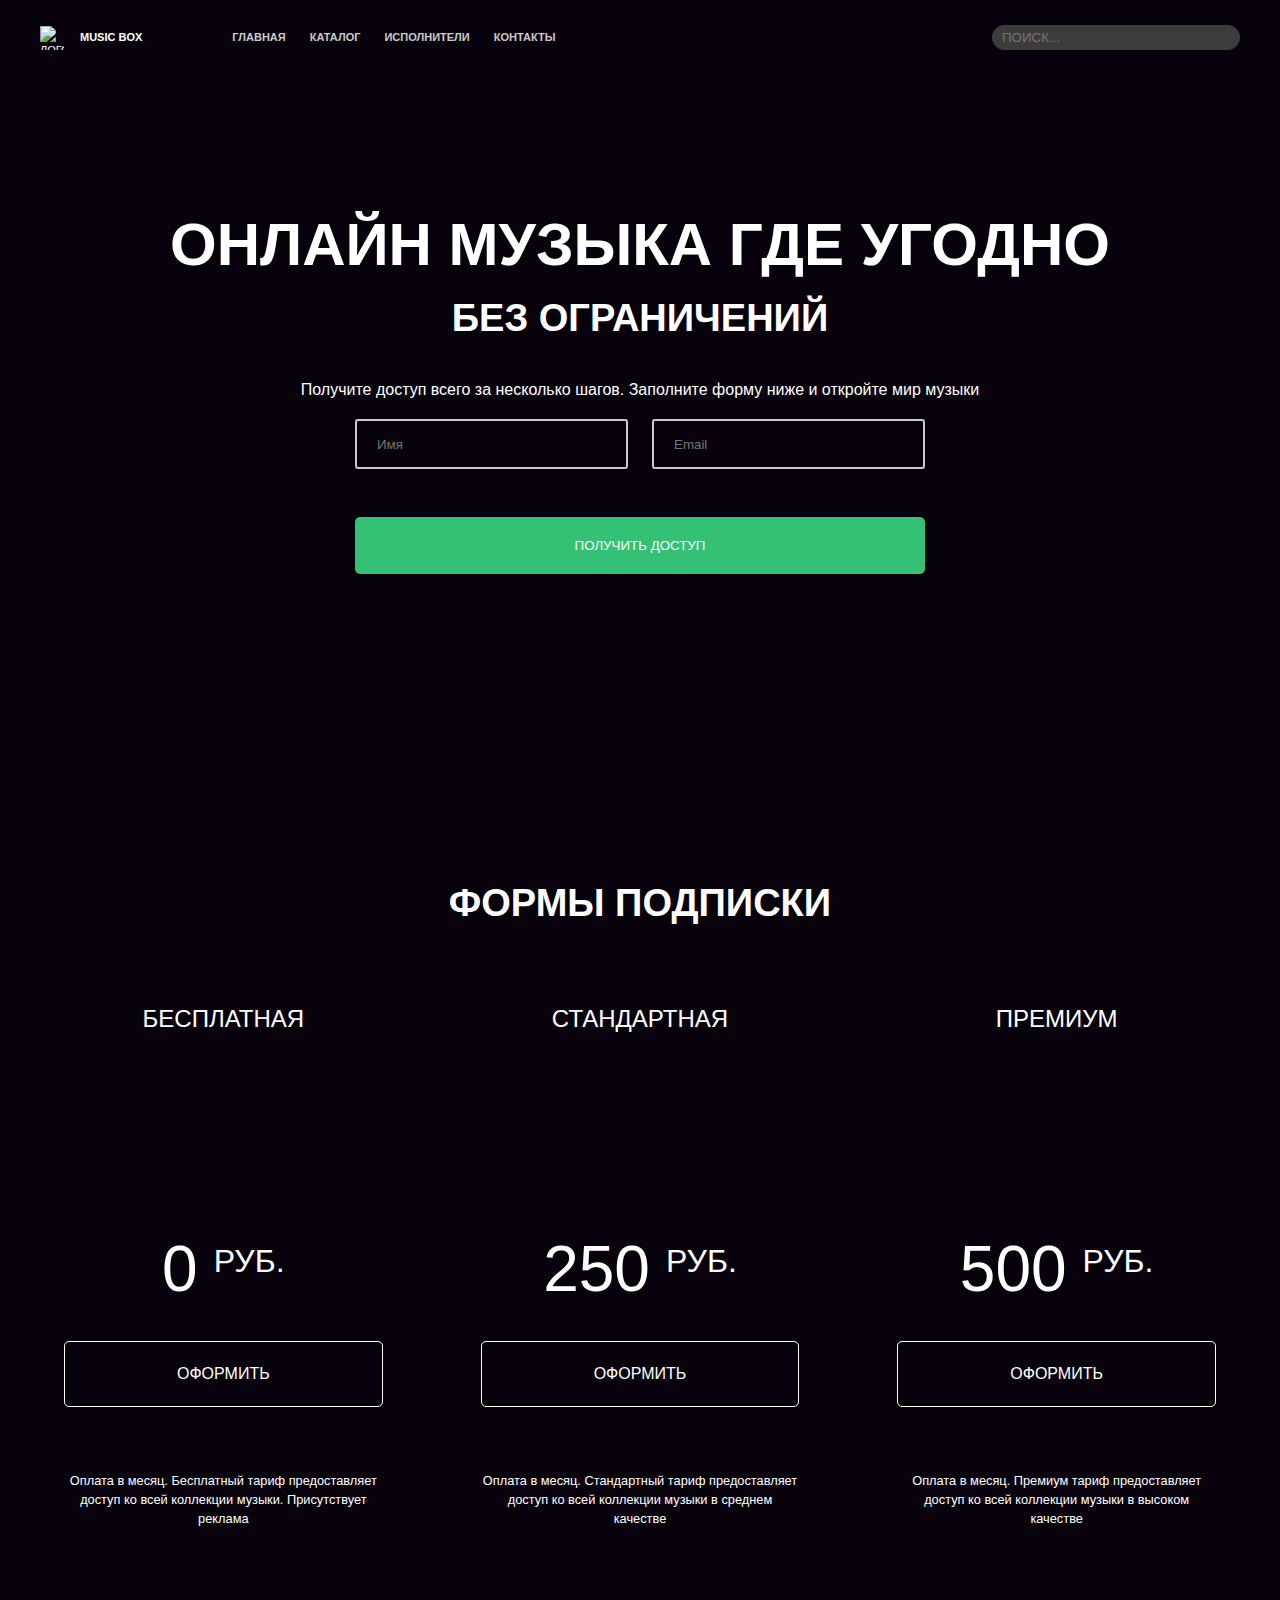
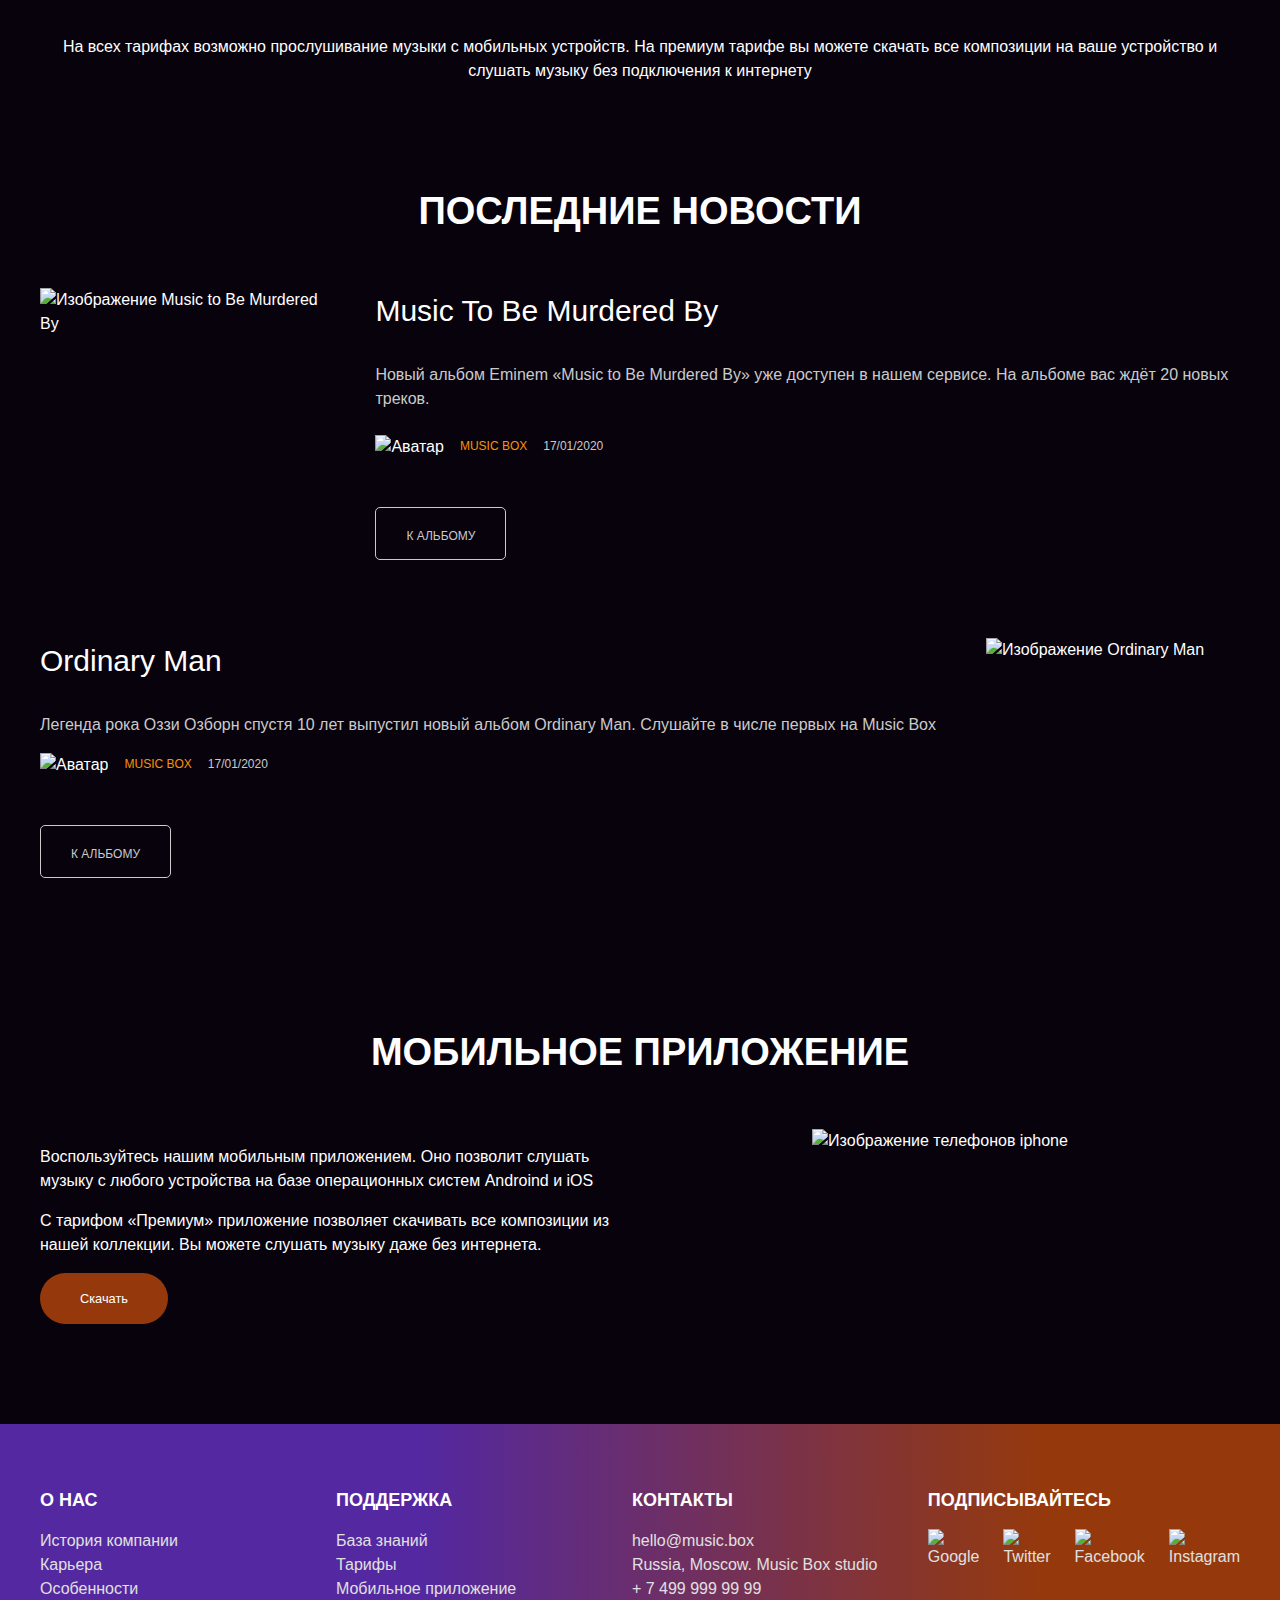
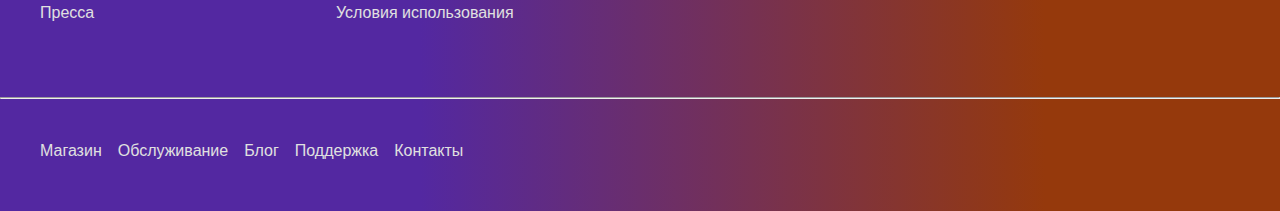
==== commit 57bc505b: "correct index.html and footer-section.scss and adaptive.scss" ====
--- a/src/index.html
+++ b/src/index.html
@@ -190,43 +190,37 @@
         </div>
         <div class="footer-col">
           <h2 class="t-uppercase">Контакты</h2>
-          <ul>
-            <li>hello@music.box</li>
-            <li>
-              <a href="#">Russia, Moscow. Music Box studio</a>
-            </li>
-            <li>+ 7 499 999 99 99</li>
-          </ul>
+          <a href="#">hello@music.box</a>
+          <p>Russia, Moscow. Music Box studio</p>
+          <a href="#">+ 7 499 999 99 99</a>
         </div>
         <div class="footer-col footer-col-subscribe">
           <h2 class="t-uppercase">Подписывайтесь</h2>
           <div>
-            <a class="link-google" href="#"></a>
-            <a class="link-twitter" href="#"></a>
-            <a class="link-facebook" href="#"></a>
-            <a class="link-instagram" href="#"></a>
-          </div>
-        </div>
-      </div>
+            <a class="link-google" href="#">
+              <img src="./images/Google+.png" alt="Google">
+            </a>
+            <a class="link-twitter" href="#">
+              <img src="./images/Twitter.png" alt="Twitter">
+            </a>
+            <a class="link-facebook" href="#">
+              <img src="./images/Facebook.png" alt="Facebook">
+            </a>
+            <a class="link-instagram" href="#">
+              <img src="./images/Instagram.png" alt="Instagram">
+            </a>
+          </div>
+        </div>
+      </div>
+    </div>
       <hr>
+    <div class="container">
       <div class="footer-row">
-        <ul>
-          <li>
-            <a href="#">Магазин</a>
-          </li>
-          <li>
-            <a href="#">Обслуживание</a>
-          </li>
-          <li>
-            <a href="#">Блог</a>
-          </li>
-          <li>
-            <a href="#">Поддержка</a>
-          </li>
-          <li>
-            <a href="#">Контакты</a>
-          </li>
-        </ul>
+        <a href="#">Магазин</a>
+        <a href="#">Обслуживание</a>
+        <a href="#">Блог</a>
+        <a href="#">Поддержка</a>
+        <a href="#">Контакты</a>
       </div>
     </div>
   </footer>
--- a/src/css/style.css
+++ b/src/css/style.css
@@ -612,8 +612,8 @@
 }
 
 .footer-section {
-  padding-top: 3rem;
-  padding-bottom: 2rem;
+  padding-top: 3.9rem;
+  padding-bottom: 3rem;
 }
 
 .bg-gradient {
@@ -629,7 +629,7 @@
   grid-template-columns: repeat(4, 1fr);
   grid-template-rows: repeat(2, min-content);
   column-gap: 40px;
-  margin-bottom: 113px;
+  margin-bottom: 72px;
   text-align: start;
 }
 
@@ -639,7 +639,8 @@
 }
 
 .footer-section ul li,
-.footer-section ul a {
+.footer-section a,
+.footer-section p {
   color: var(--grey);
 }
 
@@ -647,66 +648,27 @@
   margin-bottom: 15px;
 }
 
+.footer-col-subscribe > div {
+  display: flex;
+  column-gap: 24px;
+}
+
+.footer-col-subscribe a {
+  display: flex;
+  align-items: center;
+}
+
 hr {
-  position: absolute;
-  left: 0;
-  margin-top: -41px;
-  width: 100%;
   color: var(--dark-grey);
 }
 
-.footer-col-subscribe > div {
-  display: flex;
-  column-gap: 24px;
-}
-
-.link-google {
-  display: block;
-  width: 26px;
-  height: 17px;
-  background-image: url("../images/Google+.png");
-  background-position: center;
-  background-size: cover;
-}
-
-.link-twitter {
-  display: block;
-  width: 22px;
-  height: 19px;
-  background-image: url("../images/Twitter.png");
-  background-position: center;
-  background-size: cover;
-}
-
-.link-facebook {
-  display: block;
-  width: 12px;
-  height: 20px;
-  background-image: url("../images/Facebook.png");
-  background-position: center;
-  background-size: cover;
-}
-
-.link-instagram {
-  display: block;
-  width: 19px;
-  height: 20px;
-  background-image: url("../images/Instagram.png");
-  background-position: center;
-  background-size: cover;
-}
-
 .footer-row {
-  text-align: start;
-}
-
-.footer-row > ul {
   display: flex;
   column-gap: 16px;
-}
-
-.footer-section ul li:hover,
-.footer-section ul a:hover {
+  margin-top: 40px;
+}
+
+.footer-section a:hover {
   color: #ffffff;
 }
 
@@ -915,12 +877,17 @@
     grid-template-columns: repeat(1, 1fr);
     grid-template-rows: repeat(4, min-content);
     row-gap: 30px;
-    margin-bottom: 117px;
-  }
-
-  .footer-row > ul {
+    margin-bottom: 75px;
+  }
+
+  .footer-row {
     flex-direction: column;
     row-gap: 16px;
+    text-align: start;
+  }
+
+  .footer-row > a {
+    width: calc(100% - 20px);
   }
 }
 
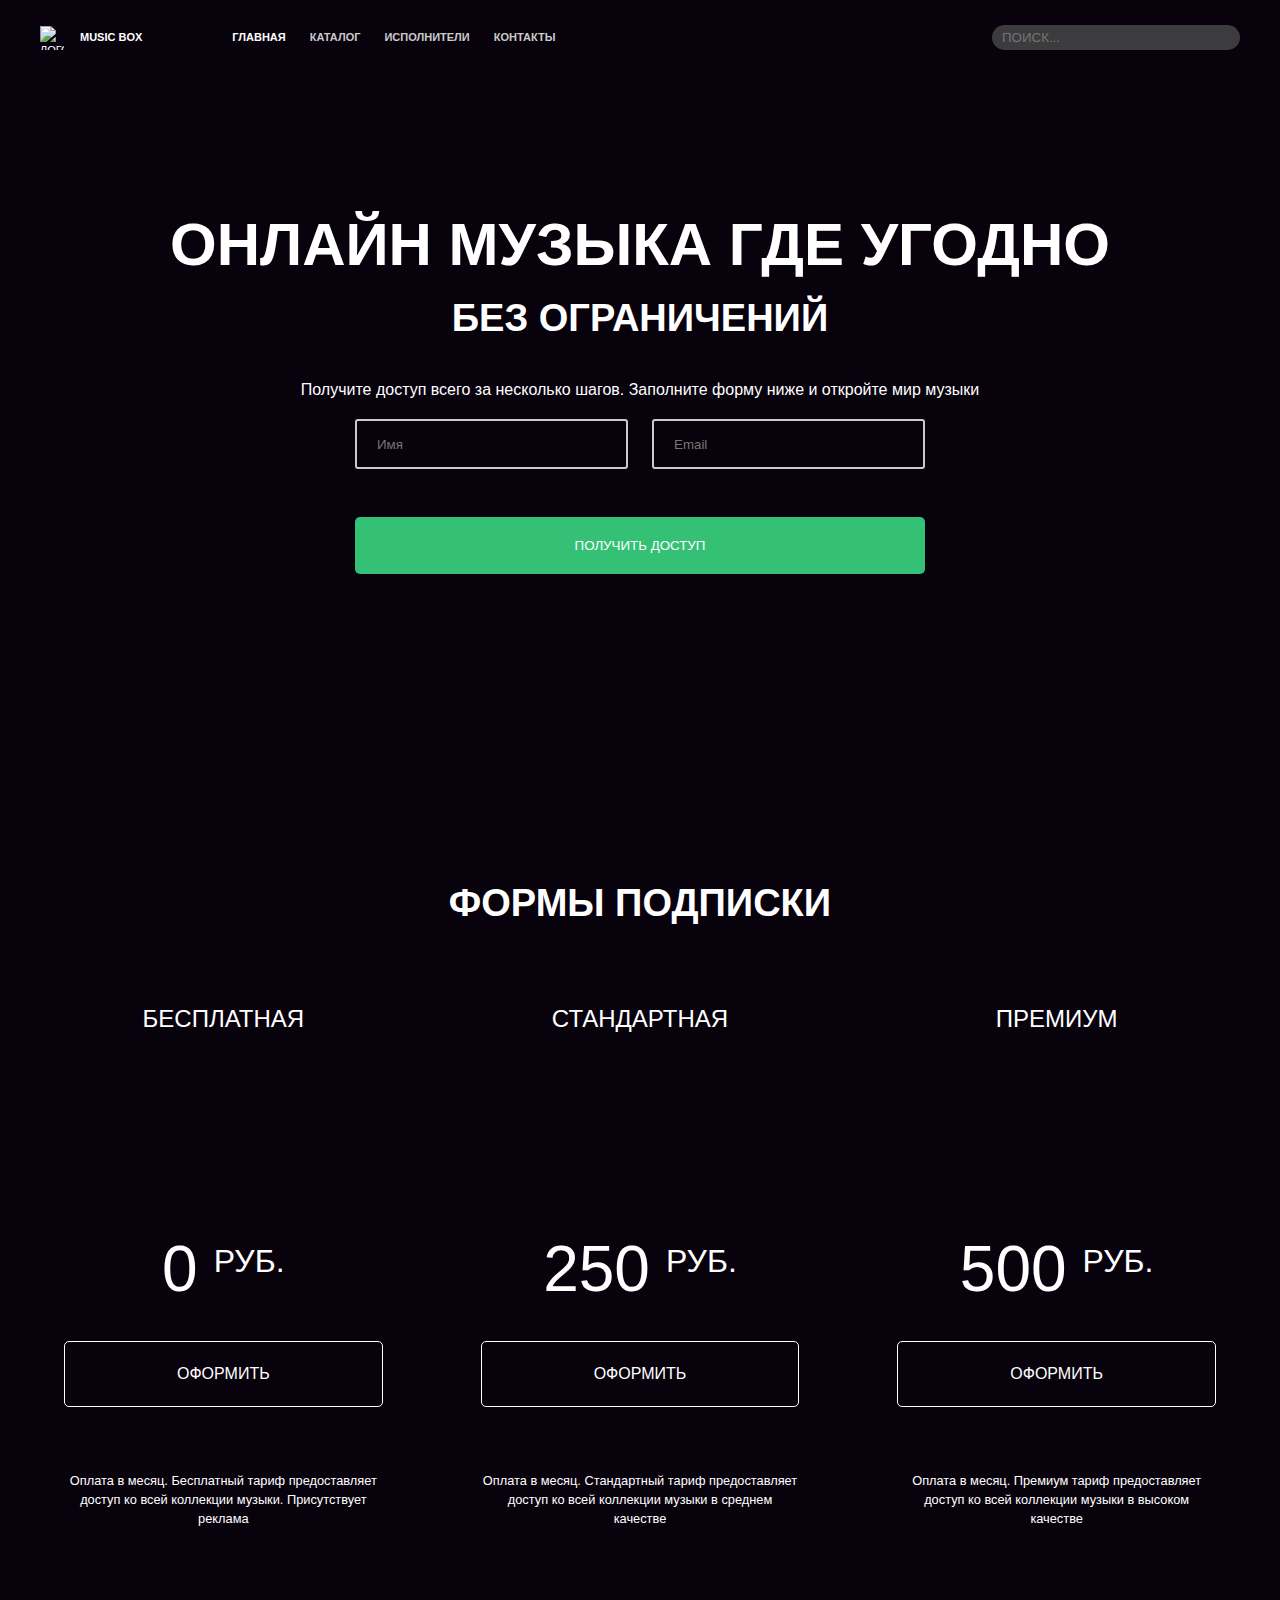
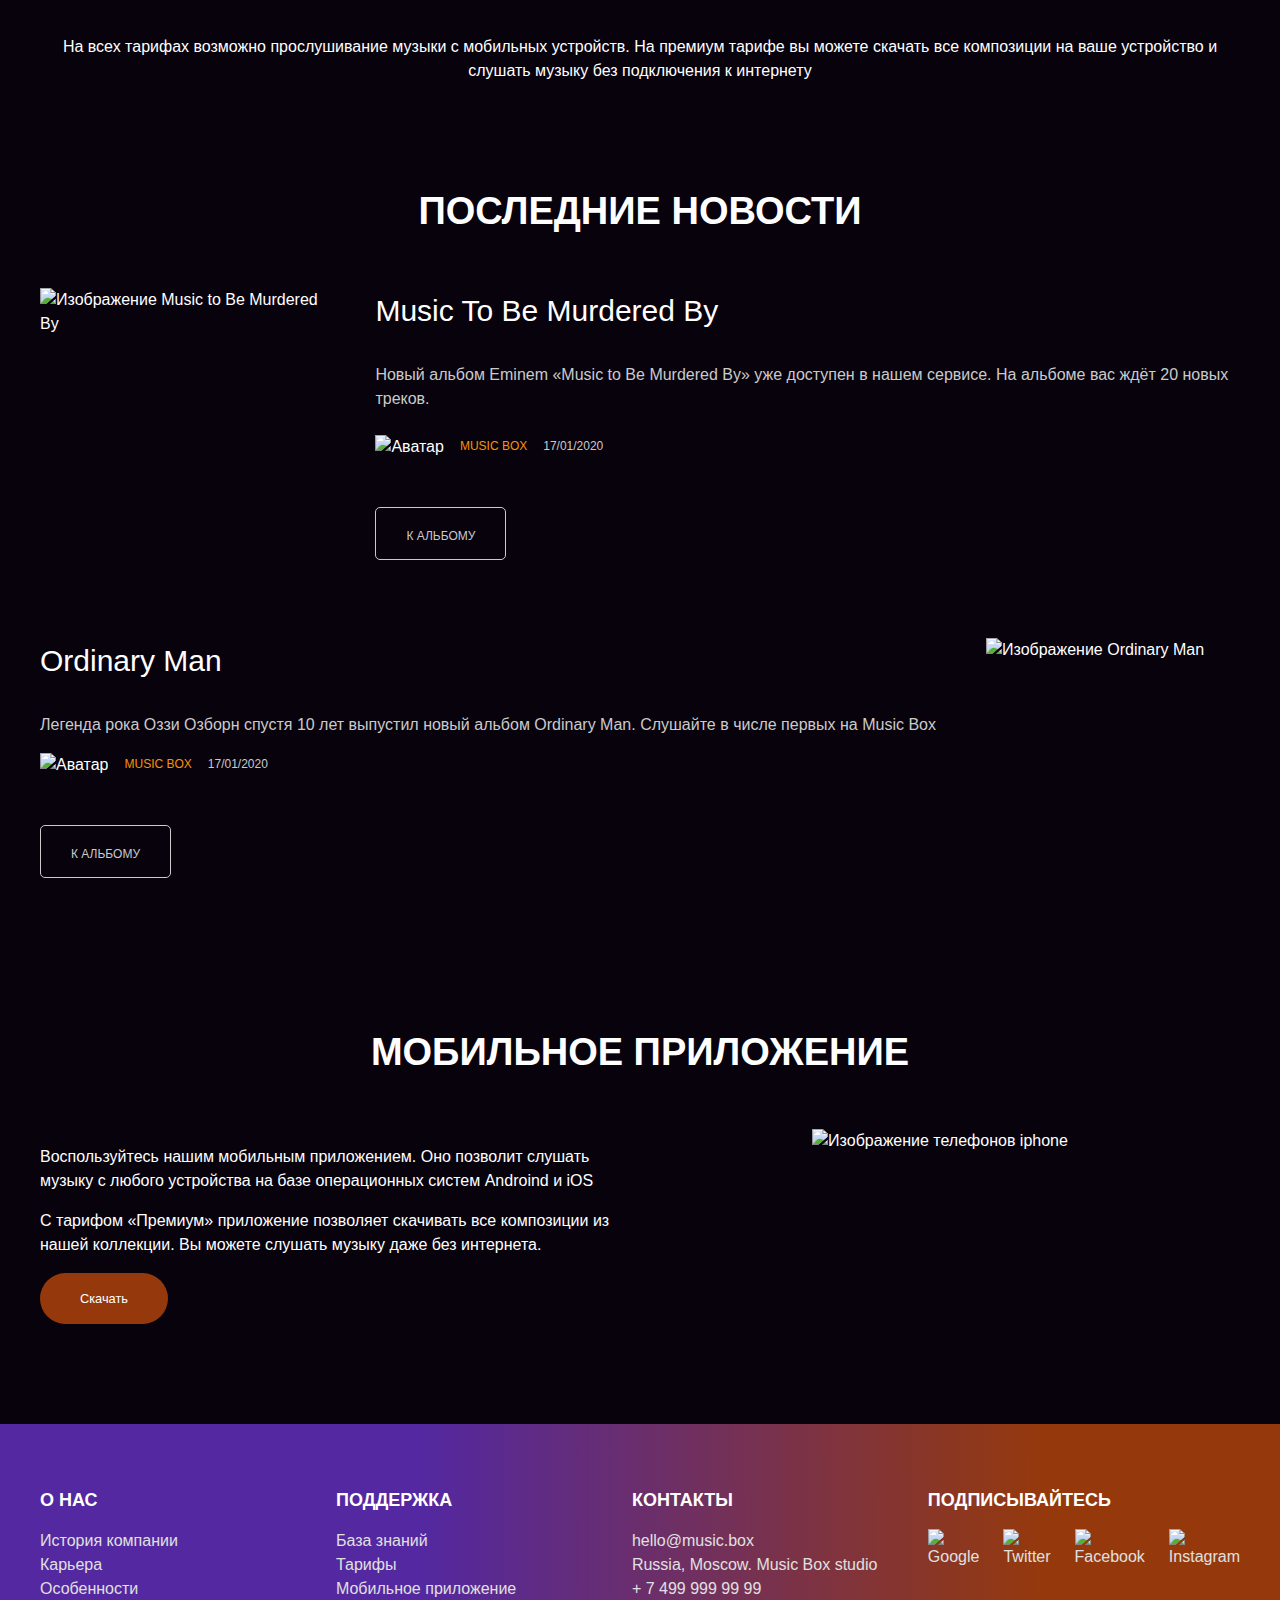
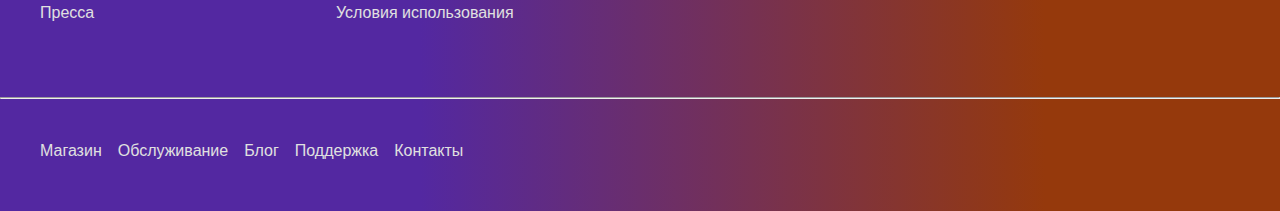
==== commit 76d29a83: "add artist-section.scss and correct index.html, artist.html, app.scss, adaptive.scss, header-section" ====
--- a/src/index.html
+++ b/src/index.html
@@ -4,7 +4,7 @@
   <meta charset="UTF-8">
   <meta http-equiv="X-UA-Compatible" content="IE=edge">
   <meta name="viewport" content="width=device-width, initial-scale=1.0">
-  <title>layout-designer-project-lvl2</title>
+  <title>Music Box</title>
   <link rel="stylesheet" href="css/style.css">
 </head>
 <body>
@@ -17,13 +17,13 @@
       <nav class="nav">
         <ul class="list">
           <li class="list-item">
-            <a class="nav-link" href="#">Главная</a>
+            <a class="nav-link l-active" href="index.html">Главная</a>
           </li>
           <li class="list-item">
             <a class="nav-link" href="#">Каталог</a>
           </li>
           <li class="list-item">
-            <a class="nav-link" href="#">Исполнители</a>
+            <a class="nav-link" href="artist.html">Исполнители</a>
           </li>
           <li class="list-item">
             <a class="nav-link" href="#">Контакты</a>
@@ -55,7 +55,7 @@
     </section>
     <section class="pricing-section" id="page-pricing">
       <div class="container">
-        <h2 class="t-uppercase">Формы подписки</h3>
+        <h2 class="t-uppercase">Формы подписки</h2>
         <div class="items">
           <div class="pricing-item bg-subscribe-1">
             <h3 class="t-uppercase">Бесплатная</h3>
--- a/src/css/style.css
+++ b/src/css/style.css
@@ -1,14 +1,3 @@
-:root {
-  --black: #08020D;
-  --dark: #3C3B3D;
-  --grey: #E0E0E0;
-  --dark-grey: #CACACA;
-  --green: #34C176;
-  --orange: #F89202;
-  --purple: #5328A1;
-  --red: #95390C;
-}
-
 @font-face {
   font-weight: 700;
   font-family: Roboto;
@@ -46,23 +35,20 @@
 
 * {
   margin: 0;
-}
-
-* {
   box-sizing: border-box;
 }
 
 a {
-  color: #ffffff;
+  color: #fff;
   text-decoration: none;
 }
 
 body {
   margin: 0;
-  color: #ffffff;
+  color: #fff;
   font-family: Roboto, sans-serif;
   line-height: 1.5em;
-  background-color: var(--black);
+  background-color: #08020D;
 }
 
 .music-header {
@@ -108,9 +94,6 @@
   justify-self: left;
   flex-wrap: wrap;
   column-gap: 24px;
-}
-
-.list {
   margin: 0;
   padding: 0;
   font-weight: bold;
@@ -126,12 +109,16 @@
 }
 
 .nav-link {
-  color: var(--dark-grey);
+  color: #CACACA;
 }
 
 .nav-link:hover {
-  color: #ffffff;
+  color: #fff;
   cursor: pointer;
+}
+
+.l-active {
+  color: #fff;
 }
 
 .search {
@@ -140,7 +127,7 @@
   padding: 0 0 0 10px;
   color: #757575;
   text-transform: uppercase;
-  background-color: var(--dark);
+  background-color: #3C3B3D;
   border-radius: 50px;
   border: none;
 }
@@ -150,7 +137,7 @@
 }
 
 .main-section {
-  padding: 200px 0 200px 0;
+  padding: 200px 0;
   width: 100%;
   background-image: url("../images/banner.png");
   background-position: center;
@@ -173,8 +160,8 @@
   min-height: 50px;
   margin-bottom: 1.5rem;
   padding: 0 0 0 20px;
-  color: #ffffff;
-  border: 2px solid var(--dark-grey);
+  color: #fff;
+  border: 2px solid #CACACA;
   border-radius: 3px;
   background: none;
 }
@@ -197,10 +184,10 @@
 .btn-access {
   width: 570px;
   height: 57px;
-  color: #ffffff;
+  color: #fff;
   cursor: pointer;
   border: none;
-  background-color: var(--green);
+  background-color: #34C176;
 }
 
 .sr-only {
@@ -220,45 +207,6 @@
   text-transform: uppercase;
 }
 
-@font-face {
-  font-weight: 700;
-  font-family: Roboto;
-  src: url("../fonts/Roboto-Bold.ttf");
-}
-@font-face {
-  font-weight: 500;
-  font-family: Roboto;
-  src: url("../fonts/Roboto-Medium.ttf");
-}
-@font-face {
-  font-weight: 400;
-  font-family: Roboto;
-  src: url("../fonts/Roboto-Regular.ttf");
-}
-h1 {
-  font-size: 60px;
-  line-height: 1.5em;
-}
-
-h2 {
-  font-size: 38px;
-  line-height: 1.5em;
-}
-
-h3 {
-  font-size: 24px;
-  line-height: 1.5em;
-}
-
-h4 {
-  font-size: 18px;
-  line-height: 1.5em;
-}
-
-* {
-  margin: 0;
-}
-
 p {
   margin: 0;
 }
@@ -280,7 +228,7 @@
 }
 
 .pricing-item {
-  padding: 24px 1.5rem 0 1.5rem;
+  padding: 24px 1.5rem 0;
   height: 615px;
   width: 366.6666666667px;
   border-radius: 1rem;
@@ -309,11 +257,11 @@
 
 .btn-pricing {
   width: 100%;
-  border: 1px solid #ffffff;
+  border: 1px solid #fff;
 }
 
 .pricing-footer {
-  margin: 64px 0 64px 0;
+  margin: 64px 0;
   font-size: 12.8px;
   line-height: 150%;
 }
@@ -336,56 +284,6 @@
   background-size: cover;
 }
 
-@font-face {
-  font-weight: 700;
-  font-family: Roboto;
-  src: url("../fonts/Roboto-Bold.ttf");
-}
-@font-face {
-  font-weight: 500;
-  font-family: Roboto;
-  src: url("../fonts/Roboto-Medium.ttf");
-}
-@font-face {
-  font-weight: 400;
-  font-family: Roboto;
-  src: url("../fonts/Roboto-Regular.ttf");
-}
-h1 {
-  font-size: 60px;
-  line-height: 1.5em;
-}
-
-h2 {
-  font-size: 38px;
-  line-height: 1.5em;
-}
-
-h3 {
-  font-size: 24px;
-  line-height: 1.5em;
-}
-
-h4 {
-  font-size: 18px;
-  line-height: 1.5em;
-}
-
-* {
-  margin: 0;
-}
-
-:root {
-  --black: #08020D;
-  --dark: #3C3B3D;
-  --grey: #E0E0E0;
-  --dark-grey: #CACACA;
-  --green: #34C176;
-  --orange: #F89202;
-  --purple: #5328A1;
-  --red: #95390C;
-}
-
 p {
   margin: 0;
 }
@@ -434,7 +332,7 @@
 }
 
 .news-body > p {
-  color: var(--dark-grey);
+  color: #CACACA;
 }
 
 .news-body {
@@ -458,11 +356,11 @@
 }
 
 .author {
-  color: var(--orange);
+  color: #F89202;
 }
 
 .date {
-  color: var(--dark-grey);
+  color: #CACACA;
 }
 
 .news-footer > .btn {
@@ -471,58 +369,8 @@
   padding: 16px 30px;
   white-space: nowrap;
   font-size: 12px;
-  color: var(--dark-grey);
+  color: #CACACA;
   border: 1px solid #CACACA;
-}
-
-@font-face {
-  font-weight: 700;
-  font-family: Roboto;
-  src: url("../fonts/Roboto-Bold.ttf");
-}
-@font-face {
-  font-weight: 500;
-  font-family: Roboto;
-  src: url("../fonts/Roboto-Medium.ttf");
-}
-@font-face {
-  font-weight: 400;
-  font-family: Roboto;
-  src: url("../fonts/Roboto-Regular.ttf");
-}
-h1 {
-  font-size: 60px;
-  line-height: 1.5em;
-}
-
-h2 {
-  font-size: 38px;
-  line-height: 1.5em;
-}
-
-h3 {
-  font-size: 24px;
-  line-height: 1.5em;
-}
-
-h4 {
-  font-size: 18px;
-  line-height: 1.5em;
-}
-
-* {
-  margin: 0;
-}
-
-:root {
-  --black: #08020D;
-  --dark: #3C3B3D;
-  --grey: #E0E0E0;
-  --dark-grey: #CACACA;
-  --green: #34C176;
-  --orange: #F89202;
-  --purple: #5328A1;
-  --red: #95390C;
 }
 
 .app-section {
@@ -554,61 +402,11 @@
 .btn-app {
   padding: 16px 40px;
   width: min-content;
-  color: #ffffff;
+  color: #fff;
   font-size: 12.8px;
   line-height: 1.5em;
-  background: var(--red);
+  background: #95390C;
   border-radius: 32px;
-}
-
-@font-face {
-  font-weight: 700;
-  font-family: Roboto;
-  src: url("../fonts/Roboto-Bold.ttf");
-}
-@font-face {
-  font-weight: 500;
-  font-family: Roboto;
-  src: url("../fonts/Roboto-Medium.ttf");
-}
-@font-face {
-  font-weight: 400;
-  font-family: Roboto;
-  src: url("../fonts/Roboto-Regular.ttf");
-}
-h1 {
-  font-size: 60px;
-  line-height: 1.5em;
-}
-
-h2 {
-  font-size: 38px;
-  line-height: 1.5em;
-}
-
-h3 {
-  font-size: 24px;
-  line-height: 1.5em;
-}
-
-h4 {
-  font-size: 18px;
-  line-height: 1.5em;
-}
-
-* {
-  margin: 0;
-}
-
-:root {
-  --black: #08020D;
-  --dark: #3C3B3D;
-  --grey: #E0E0E0;
-  --dark-grey: #CACACA;
-  --green: #34C176;
-  --orange: #F89202;
-  --purple: #5328A1;
-  --red: #95390C;
 }
 
 .footer-section {
@@ -641,7 +439,7 @@
 .footer-section ul li,
 .footer-section a,
 .footer-section p {
-  color: var(--grey);
+  color: #E0E0E0;
 }
 
 .footer-col > h2 {
@@ -659,7 +457,7 @@
 }
 
 hr {
-  color: var(--dark-grey);
+  color: #CACACA;
 }
 
 .footer-row {
@@ -669,7 +467,65 @@
 }
 
 .footer-section a:hover {
-  color: #ffffff;
+  color: #fff;
+}
+
+.artist-section {
+  padding: 200px 0;
+  background-image: url("../images/Morten Harket.png");
+  background-position: center;
+  background-size: cover;
+}
+
+.artist-section > .container {
+  text-align: start;
+}
+
+.artist-section h1 {
+  margin-bottom: 16px;
+}
+
+.artist-section p {
+  margin-bottom: 48px;
+}
+
+.buttons {
+  display: flex;
+  column-gap: 24px;
+}
+
+.buttons > button {
+  position: relative;
+  height: 62px;
+  width: 200px;
+  color: #fff;
+  border: none;
+}
+
+.buttons > .btn-mix::before,
+.buttons > .btn-favorites::before {
+  position: absolute;
+  margin-left: -36px;
+  width: 20px;
+  height: 20px;
+  filter: invert(100%);
+  content: "";
+}
+
+.buttons > .btn-mix::before {
+  background-image: url(../images/play-button.svg);
+}
+
+.buttons > .btn-favorites::before {
+  background-image: url(../images/heart.svg);
+}
+
+.btn-mix {
+  background-color: #5328A1;
+}
+
+.btn-favorites {
+  background-color: #95390C;
 }
 
 @media (min-width: 1240px) {
@@ -698,6 +554,10 @@
   }
 }
 @media (max-width: 811px) {
+  .container {
+    margin: 0 20px;
+  }
+
   .music-header {
     padding: 0 20px;
   }
@@ -743,13 +603,18 @@
 
   .main-section {
     display: block;
-    padding: 200px 20px 200px 20px;
+    padding: 200px 20px;
     width: 100%;
   }
 
   .main-section > .container {
+    margin: 0;
     margin-top: 50px;
     width: 100%;
+  }
+
+  .main-section > div > p {
+    margin: 16px 0;
   }
 
   .main-section > .container > p {
@@ -795,14 +660,6 @@
   h4 {
     font-size: 18px;
     line-height: 1.4em;
-  }
-
-  .main-section > div > p {
-    margin: 16px 0;
-  }
-
-  .pricing-section > .container {
-    margin: 0 20px;
   }
 
   .pricing-section > .container > h2 {
@@ -821,7 +678,7 @@
     width: 100%;
   }
 
-  .news-section h2 {
+  .news-section > .container h2 {
     font-size: 18px;
   }
 
@@ -834,10 +691,6 @@
     row-gap: 65px;
   }
 
-  .news-section > .container {
-    margin: 0 20px;
-  }
-
   .news-item {
     flex-wrap: wrap;
   }
@@ -850,10 +703,6 @@
 
   .news-item:nth-child(2n) > img {
     order: 0;
-  }
-
-  .app-section > .container {
-    margin: 0 20px;
   }
 
   .app-section > .container > div {
@@ -865,7 +714,7 @@
     grid-row: 1;
   }
 
-  .app-description > p {
+  .app-section .app-description > p {
     margin-bottom: 16px;
   }
 
@@ -880,6 +729,10 @@
     margin-bottom: 75px;
   }
 
+  .footer-section .footer-col-subscribe h2 {
+    margin-bottom: 19px;
+  }
+
   .footer-row {
     flex-direction: column;
     row-gap: 16px;
@@ -889,6 +742,11 @@
   .footer-row > a {
     width: calc(100% - 20px);
   }
+
+  .buttons {
+    flex-direction: column;
+    row-gap: 24px;
+  }
 }
 
 /*# sourceMappingURL=style.css.map */
